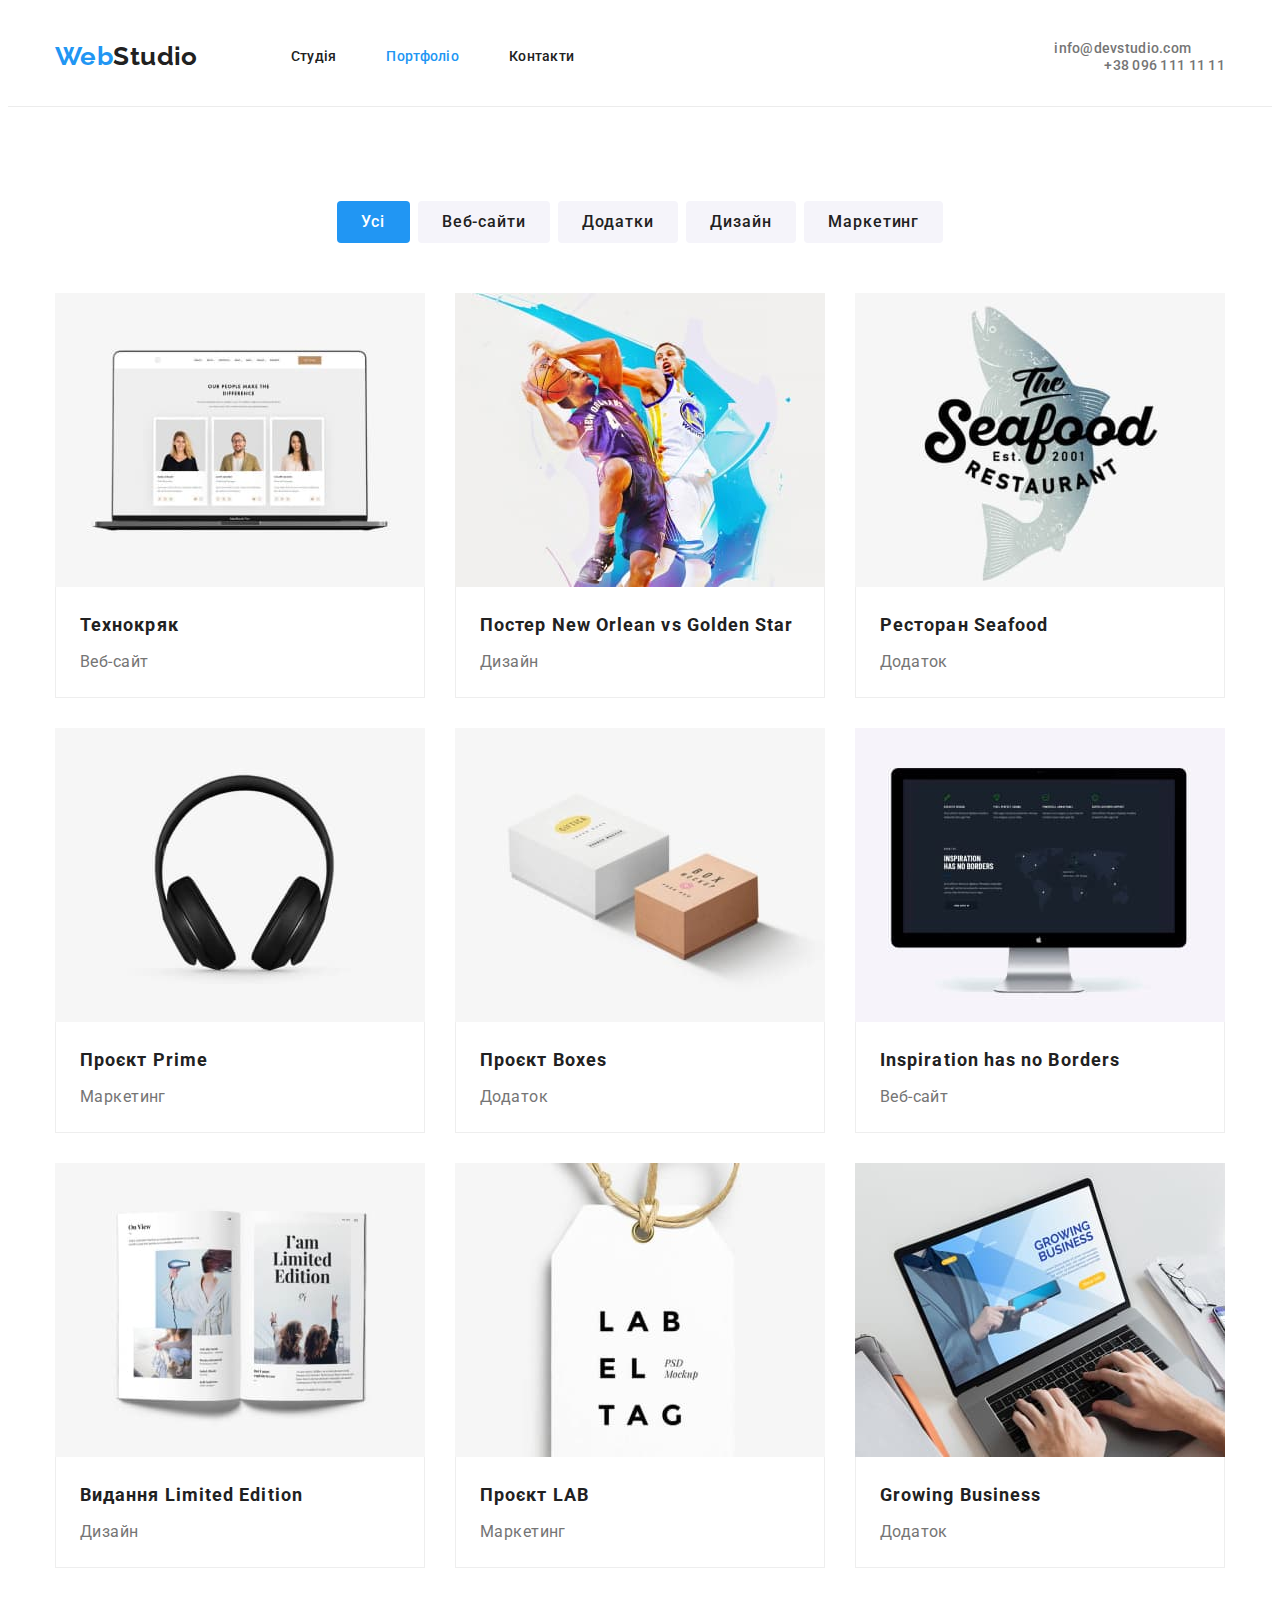
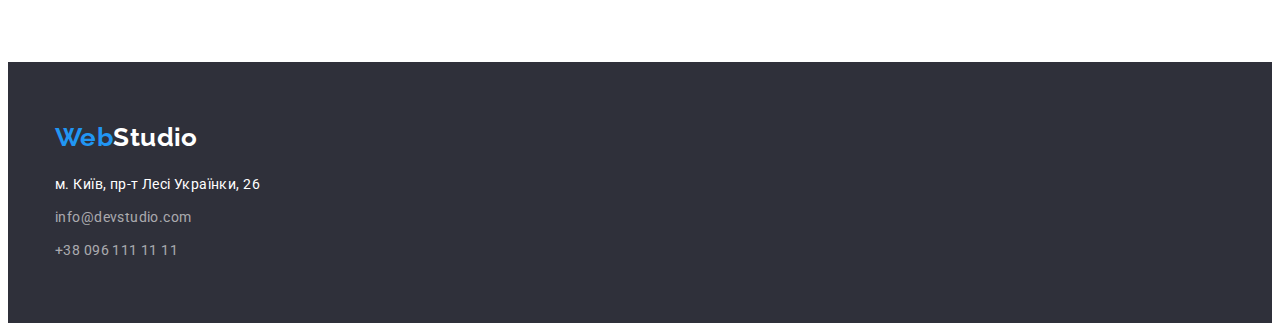
==== portfolio.html @ 87aa04cc "Update index.html portfolio.html styles.css images" ====
<!DOCTYPE html>
<html lang="uk">
  <head class="container">
    <meta charset="UTF-8" />
    <meta http-equiv="X-UA-Compatible" content="IE=edge" />
    <meta name="viewport" content="width=device-width, initial-scale=1.0" />
    <title>WebStudio-portfolio</title>
    <link
      href="https://fonts.googleapis.com/css2?family=Raleway:wght@700&family=Roboto:wght@400;500;700;900&display=swap"
      rel="stylesheet"
    />
    <link
      rel="stylesheet"
      href="https://cdnjs.cloudflare.com/ajax/libs/modern-normalize/1.1.0/modern-normalize.min.css"
      integrity="sha512-wpPYUAdjBVSE4KJnH1VR1HeZfpl1ub8YT/NKx4PuQ5NmX2tKuGu6U/JRp5y+Y8XG2tV+wKQpNHVUX03MfMFn9Q=="
      crossorigin="anonymous"
      referrerpolicy="no-referrer"
    />
    <link rel="stylesheet" href="./css/styles.css" />
  </head>
  <body>
    <!--Header-->
    <header class="page-header">
      <div class="container header-nav">
        <nav class="main-nav">
          <a href="/" class="logotype">Web<span class="accent">Studio</span></a>
          <ul class="site-nav list">
            <li class="item">
              <a href="./index.html" class="link">Студія</a>
            </li>
            <li class="item">
              <a href="./portfolio.html" class="link current">Портфоліо</a>
            </li>
            <li class="item">
              <a href="" class="link">Контакти</a>
            </li>
          </ul>
        </nav>
        <!--Mail+tel-->
        <div class="auth-nav">
          <ul class="auth-nav-li list">
            <li class="item">
              <a href="mailto:info@devstudio.com" class="link">info@devstudio.com</a>
            </li>
            <li class="item">
              <a href="tel:+380961111111" class="link">+38 096 111 11 11</a>
            </li>
          </ul>
        </div>
      </div>
    </header>
    <main>
      <section class="portfolio">
        <h1 hidden>Портфоліо</h1>
        <!--Buttons-->
        <div class="container">
          <ul class="filter list">
            <li class="item">
              <button type="button" class="button primary">Усі</button>
            </li>
            <li class="item">
              <button type="button" class="button secondary">Веб-сайти</button>
            </li>
            <li class="item">
              <button type="button" class="button secondary">Додатки</button>
            </li>
            <li class="item">
              <button type="button" class="button secondary">Дизайн</button>
            </li>
            <li class="item">
              <button type="button" class="button secondary">Маркетинг</button>
            </li>
          </ul>

          <!--Portfolio-->
          <ul class="project list">
            <li class="group">
              <a class="link" href="#">
                <img
                  class="image"
                  src="./images/portfolio/techno.jpg"
                  alt="Технокряк"
                  width="370"
                  height="294"
                />
                <div class="item">
                  <h2 class="title">Технокряк</h2>
                  <p class="post">Веб-сайт</p>
                </div>
              </a>
            </li>
            <li class="group">
              <a class="link" href="#">
                <img
                  class="image"
                  src="./images/portfolio/poster.jpg"
                  alt="Постер New Orlean vs Golden Star"
                  width="370"
                  height="294"
                />
                <div class="item">
                  <h2 class="title">Постер New Orlean vs Golden Star</h2>
                  <p class="post">Дизайн</p>
                </div>
              </a>
            </li>
            <li class="group">
              <a class="link" href="#">
                <img
                  class="image"
                  src="./images/portfolio/seafood.jpg"
                  alt="Ресторан Seafood"
                  width="370"
                  height="294"
                />
                <div class="item">
                  <h2 class="title">Ресторан Seafood</h2>
                  <p class="post">Додаток</p>
                </div>
              </a>
            </li>
            <li class="group">
              <a class="link" href="#">
                <img
                  class="image"
                  src="./images/portfolio/prime.jpg"
                  alt="Проєкт Prime"
                  width="370"
                  height="294"
                />
                <div class="item">
                  <h2 class="title">Проєкт Prime</h2>
                  <p class="post">Маркетинг</p>
                </div>
              </a>
            </li>
            <li class="group">
              <a class="link" href="#">
                <img
                  class="image"
                  src="./images/portfolio/boxes.jpg"
                  alt="Проєкт Boxes"
                  width="370"
                  height="294"
                />
                <div class="item">
                  <h2 class="title">Проєкт Boxes</h2>
                  <p class="post">Додаток</p>
                </div>
              </a>
            </li>
            <li class="group">
              <a class="link" href="#">
                <img
                  class="image"
                  src="./images/portfolio/inspiration.jpg"
                  alt="Inspiration has no Borders"
                  width="370"
                  height="294"
                />
                <div class="item">
                  <h2 class="title">Inspiration has no Borders</h2>
                  <p class="post">Веб-сайт</p>
                </div>
              </a>
            </li>
            <li class="group">
              <a class="link" href="#">
                <img
                  class="image"
                  src="./images/portfolio/limedition.jpg"
                  alt="Видання Limited Edition"
                  width="370"
                  height="294"
                />
                <div class="item">
                  <h2 class="title">Видання Limited Edition</h2>
                  <p class="post">Дизайн</p>
                </div>
              </a>
            </li>
            <li class="group">
              <a class="link" href="#">
                <img
                  class="image"
                  src="./images/portfolio/lab.jpg"
                  alt="Проєкт LAB"
                  width="370"
                  height="294"
                />
                <div class="item">
                  <h2 class="title">Проєкт LAB</h2>
                  <p class="post">Маркетинг</p>
                </div>
              </a>
            </li>
            <li class="group">
              <a class="link" href="#">
                <img
                  class="image"
                  src="./images/portfolio/growing.jpg"
                  alt="Growing Business"
                  width="370"
                  height="294"
                />
                <div class="item">
                  <h2 class="title">Growing Business</h2>
                  <p class="post">Додаток</p>
                </div>
              </a>
            </li>
          </ul>
        </div>
      </section>
    </main>
    <!--Contact Section-->
    <footer class="footer">
      <div class="container">
        <a href="/" class="logotype">Web<span class="studio">Studio</span></a>
        <address class="adress-nav">
          <ul class="contact list">
            <li class="item">
              <a
                href="https://goo.gl/maps/7zNhKzBeEA4Yudbg6"
                target="_blank"
                rel="noopener noreferrer nofollow"
                class="adres"
                >м. Київ, пр-т Лесі Українки, 26
              </a>
            </li>
            <li class="item">
              <a href="mailto:info@devstudio.com" class="link">info@devstudio.com</a>
            </li>
            <li class="item">
              <a href="tel:+380961111111" class="link">+38 096 111 11 11</a>
            </li>
          </ul>
        </address>
      </div>
    </footer>
  </body>
</html>
---- css/styles.css ----
/*Колір основного тексту #212121*/
/*Вторинний колір тексту #757575*/
/*Акцент #2196F3*/
/*HEDER and FOOTER #2F303A*/
/*Tel, mailto rgba(255, 255, 255, 0.6);*/
/*Основне тло background: ##FFFFFF*/
/*Додатковий колір кнопок #F5F4FA*/
/*Утиліта для скидання точок ненумерованого списку*/

:root {
  --text-color: #ffffff;
  --primary-text-color: #212121;
  --secondary-text-color: #757575;
  --accent-color: #2196f3;
  --primary-button-color: #f5f4fa;
  --background-color: #f5f4fa;
  --primary-background-color: #ffffff;
  --secondary-background-color: #2f303a;
  --border-color: #eeeeee;
}

html {
  box-sizing: border-box;
}

*,
*::before,
*::after {
  box-sizing: inherit;
}

h1,
h2,
h3,
h4,
h5,
h6,
ul,
p {
  margin: 0;
}

ul {
  padding-left: 0;
}

body {
  color: var(--primary-text-color);
  background-color: var(--primary-background-color);
  font-family: Roboto, sans-serif;
  font-size: 14px;
  letter-spacing: 0.03em;
}

.list {
  list-style: none;
  margin-top: 0;
  margin-bottom: auto;
}

/*Відмінюємо підкреслення для тегів*/
a,
adress {
  text-decoration: none;
}

/*Стиль logotype*/
.logotype {
  color: var(--accent-color);
  font-family: Raleway, sans-serif;
  font-weight: 700;
  font-size: 26px;
  line-height: 1.2;
  /*margin-left: 215px;*/
}

.accent {
  color: var(--primary-text-color);
  font-family: Raleway, sans-serif;
  font-weight: 700;
  font-size: 26px;
  line-height: 1.2;
}

.studio {
  color: var(--text-color);
  font-family: Raleway, sans-serif;
  font-weight: 700;
  font-size: 26px;
  line-height: 1.2;
}

/*Header*/
.page-header {
  /*background-color: #ccc;*/
  border-bottom: 1px solid #ECECEC;
}

.header-nav {
  display: flex;
  align-items: center;
}

.main-nav {
  display: flex;
  align-items: center;
  justify-content: center;
}

/* Site nav*/
.site-nav {
  display: flex;
  margin-left: 93px;
}

.site-nav .item {
  margin-right: 50px;
}

/*Очистити правий margin*/
/*Примінити тільки для останнього*/
.site-nav .item:last-child {
  margin-right: 0px;
}

/*Не приміняти до останнього елемента списку 
    .site-nav .item:not(:last-child) {
        margin-right: 50px;
    }
     Примінити до всіх крім першого
    .site-nav .item + .item {
        margin-left: 50px;
    }
    */

.site-nav .link {
  display: block;
  padding-top: 32px;
  padding-bottom: 32px;
  /*outline: 1px solid tomato;*/
  color: var(--primary-text-color);
  font-weight: 500;
  line-height: 1.14;
  letter-spacing: 0.02em;
}

.site-nav .link:hover,
.site-nav .link:focus {
  color: var(--accent-color);
}

/*составной селектор- фиксатор цвета ссылки*/
.site-nav .link.current {
  color: var(--accent-color);
}

/*Mail+tel*/
/*Auth-nav*/

.auth-nav {
  display: flex;
  padding-top: 32px;
  padding-bottom: 32px;
  margin-left: auto
}

.auth-nav .item+.item {
  margin-left: 50px;
}

.auth-nav .link {
  color: var(--secondary-text-color);
  font-weight: 500;
  line-height: 1.14;
  letter-spacing: 0.02em;
}

.auth-nav .link:hover,
.auth-nav .link:focus {
  color: var(--accent-color);
}

.icon-mail::before {
  display: inline-flex;
  content: "";
  outline: 1px solid red;
  width: 20px;
  height: 20px;
  margin-right: 10px;
  background-image: url(../images/heder/envelope.svg);
  background-position: right bottom;
  background-repeat: no-repeat;
}


/*Hero*/
.hero {
  height: 600px;
  max-width: 1600px;
  margin-left: auto;
  margin-right: auto;
  padding-top: 200px;
  padding-bottom: 200px;
  text-align: center;

  background-image: linear-gradient(to right, rgba(47, 48, 58, 0.4), rgba(47, 48, 58, 0.4)), url(../images/hero/hero.png);
  background-color: #C4C4C4;

}

.hero-title {
  margin-top: 0;
  margin-bottom: 30px;
  margin-left: auto;
  margin-right: auto;
  width: 696px;

  color: var(--text-color);
  font-weight: 900;
  font-size: 44px;
  line-height: 1.36;
  /*text-align: center;*/
  text-transform: uppercase;
  letter-spacing: 0.06em;
}


.general {
  padding-top: 94px;
  padding-bottom: 94px;
}

/*Specifics*/
.specifics {
  padding-top: 94px;
  padding-bottom: 94px;
}

.feature {
  display: flex;
  justify-content: center;
}

.feature .item {
  margin-right: 30px;
}

.feature .item::before {
  display: flex;
  content: "";
  height: 120px;
  border-radius: 4px;
  background-repeat: no-repeat;
  background-position: center;
  background-color: var(--primary-button-color);
  margin-bottom: 30px;
}

.item.icon-antenna::before {
  background-image: url(../images/feature/antenna.svg);
}

.item.icon-clock::before {
  background-image: url(../images/feature/clock.svg);
}

.item.icon-diagram::before {
  background-image: url(../images/feature/diagram.svg);
}

.item.icon-astronaut::before {
  background-image: url(../images/feature/astronaut.svg);
}

.feature .item:last-child {
  margin-right: 0px;
}

.feature .title {
  margin-top: 0;
  margin-bottom: 10px;

  color: var(--primary-text-color);
  font-weight: 700;
  line-height: 1.14;
  font-size: 14px;
  text-transform: uppercase;
}

.feature .post {
  margin-top: 0;
  margin-bottom: 0;

  color: var(--secondary-text-color);
  font-weight: 400;
  line-height: 1.71;
}

/*What do we do*/
.main-box {
  margin-bottom: 94px;
  padding-top: 0;
}

.box-list {
  display: flex;
  justify-content: space-between;
}

.section-title {
  margin-bottom: 50px;
  color: var(--primary-text-color);
  font-weight: 700;
  font-size: 36px;
  line-height: 1.16;
  text-align: center;
}

.image {
  display: block;
  max-width: 100%;
  height: auto;
}

/*Our team*/
.team {
  margin-top: 0;
  margin-bottom: 0;
  background-color: var(--background-color);
}

.team-card {
  display: flex;
  justify-content: space-between;
}

.team-card .item {
  background-color: var(--primary-background-color);
  box-shadow: 0px 1px 3px rgba(0, 0, 0, 0.12), 0px 1px 1px rgba(0, 0, 0, 0.14), 0px 2px 1px rgba(0, 0, 0, 0.2);
  border-radius: 0px 0px 4px 4px;
}

.team-title {
  margin-top: 0;
  margin-bottom: 50px;

  color: var(--primary-text-color);
  font-weight: 700;
  font-size: 36px;
  line-height: 1.16;
  text-align: center;
}

.team-card .title {
  margin-top: 30px;
  margin-bottom: 0px;

  color: var(--primary-text-color);
  font-weight: 500;
  font-size: 16px;
  line-height: 1.18;
  text-align: center;
}

.team-card .post {
  margin-top: 10px;
  margin-bottom: 16px;

  color: var(--secondary-text-color);
  font-weight: 400;
  font-size: 16px;
  line-height: 1.18;
  text-align: center;
}

.team-social {
  display: flex;
  height: 44px;
  width: 206px;
  justify-content: space-between;
  margin-bottom: 20px;
  margin-left: auto;
  margin-right: auto;
}

/*Кнопки nav для Portfolio*/
/*Buttons*/
.button {

  color: var(--primary-background-color);
  background-color: var(--accent-color);
  border-color: transparent;
  font-family: 'Roboto';
  font-weight: 700;
  font-size: 16px;
  line-height: 1.875;
  text-align: center;
  letter-spacing: 0.06em;
  border-radius: 4px;
  padding: 10px 32px;
  min-width: 216px;
}

.button.primary {
  color: var(--primary-background-color);
  background-color: var(--accent-color);
  border-color: transparent;
  font-family: 'Roboto';
  font-weight: 500;
  font-size: 16px;
  line-height: 1.625;
  text-align: center;
  min-width: 73px;
  padding: 6px 22px;
}

.button.secondary {
  color: var(--primary-text-color);
  background-color: var(--primary-button-color);
  border-color: transparent;
  font-family: 'Roboto';
  font-weight: 500;
  font-size: 16px;
  line-height: 1.625;
  text-align: center;
  min-width: 103px;
  padding: 6px 22px;
}

.button:active {
  background-color: #188CE8;
}

.button.primary:hover,
.button.primary:focus {
  color: var(--primary-text-color);
  background-color: var(--primary-button-color);
}

.button.secondary:hover,
.button.secondary:focus {
  color: var(--primary-background-color);
  background-color: var(--accent-color);
}

.filter {
  display: flex;
  justify-content: center;
}

.filter .item {
  margin-right: 8px;
}

.filter .item:last-child {
  margin-right: 0px;
}

/*Portfolio*/
.portfolio {
  padding-top: 94px;
  padding-bottom: 94px;
}

.project {
  display: flex;
  flex-wrap: wrap;
  gap: 30px;
  margin-top: 50px;
}

.group {
  flex-basis: calc((100% - 60px) / 3);

}

.project .link {
  display: block;
  background: #FFFFFF;
}

.project .link:hover {
  border: 1px solid #EEEEEE;
  box-shadow: 0px 1px 1px rgba(0, 0, 0, 0.12), 0px 4px 4px rgba(0, 0, 0, 0.06), 1px 4px 6px rgba(0, 0, 0, 0.16);
}

.project .item {
  padding: 20px 24px;
  border-left: 1px solid var(--border-color);
  border-right: 1px solid var(--border-color);
  border-bottom: 1px solid var(--border-color);
}

.project .title {
  margin-bottom: 4px;

  color: var(--primary-text-color);
  font-weight: 700;
  font-size: 18px;
  line-height: 2;
  letter-spacing: 0.06em;
}

.project .post {
  margin-top: 0;
  margin-bottom: 0;

  color: var(--secondary-text-color);
  font-weight: 400;
  font-size: 16px;
  line-height: 1.88;
}

/*Client*/
.client {
  padding-top: 94px;
}

.client-title {
  margin-top: 0;
  margin-bottom: 50px;
  font-weight: 700;
  font-size: 36px;
  line-height: 1.16;
  text-align: center;
  letter-spacing: 0.03em;
  color: #212121;
}

.client-card {
  display: flex;
  justify-content: space-between;
}

.client-card .logo {
  display: flex;
  width: 170px;
  height: 92px;
  border: 1px solid #AFB1B8;
  border-radius: 4px;
  align-items: center;
  justify-content: center;
}

.client-card .logo:hover {
  border-color: #2196F3;
}

.client-card .logo:hover svg {
  fill: #2196F3;
}

.client-card .logo-svg {
  width: 106px;
  height: 60px;
  fill: #afb1b8;
}

/*.item.icon-logo1 {
    background-image: url(../images/client/logo1.svg);
    }
.item.icon-logo2 {
    background-image: url(../images/client/logo2.svg);
}
.item.icon-logo3 {
    background-image: url(../images/client/logo3.svg);
}
.item.icon-logo4 {
    background-image: url(../images/client/Logo4.svg);
}
.item.icon-logo5 {
    background-image: url(../images/client/logo5.svg);
}
.item.icon-logo6 {
    background-image: url(../images/client/logo6.svg);
}*/


/*Footer*/
.footer {
  padding-top: 60px;
  padding-bottom: 60px;
  background-color: var(--secondary-background-color);
}

.contact {
  margin-top: 20px;
}

.contact .item {
  margin-bottom: 9px;
}

.contact .item:last-child {
  margin-bottom: 0px;
}

.contact .adres {
  color: var(--text-color);
  font-style: normal;
  font-weight: 400;
  line-height: 1.71;
}

.contact .link {
  color: rgba(255, 255, 255, 0.6);
  font-style: normal;
  font-weight: 400;
  line-height: 1.71;
}

/*Social link*/
.social-title {
  color: white;
  font-style: initial;
  margin-bottom: 20px;
}

.social {
  display: flex;
  height: 44px;
  width: 206px;
  justify-content: space-between;
}

.social.item {}

.ellips {
  display: flex;
  align-items: center;
  justify-content: center;
  height: 44px;
  width: 44px;
  background-color: rgba(255, 255, 255, 0.1);
  border-radius: 50%;
}

.ellips-svg {
  height: 20px;
  width: 20px;
  fill: var(--primary-background-color);
}

.ellips:hover {
  background-color: var(--accent-color);
}

.ellipse {
  display: flex;
  align-items: center;
  justify-content: center;
  height: 44px;
  width: 44px;
  background-color: var(--primary-background-color);
  border-radius: 50%;
}

.ellipse-svg {
  height: 20px;
  width: 20px;
  fill: #AFB1B8;
}

.ellipse:hover svg {
  fill: var(--primary-background-color);
}

.ellipse:hover {
  background-color: var(--accent-color);
}

/*Розмітка сторінки*/
.container {
  margin-left: auto;
  margin-right: auto;
  padding-left: 15px;
  padding-right: 15px;
  width: 1200px;
}

.container-footer {
  display: flex;
  align-items: baseline;
  width: 507px;
  justify-content: space-between;
}

.container-footer:last-child {
  margin-right: 0px;
}
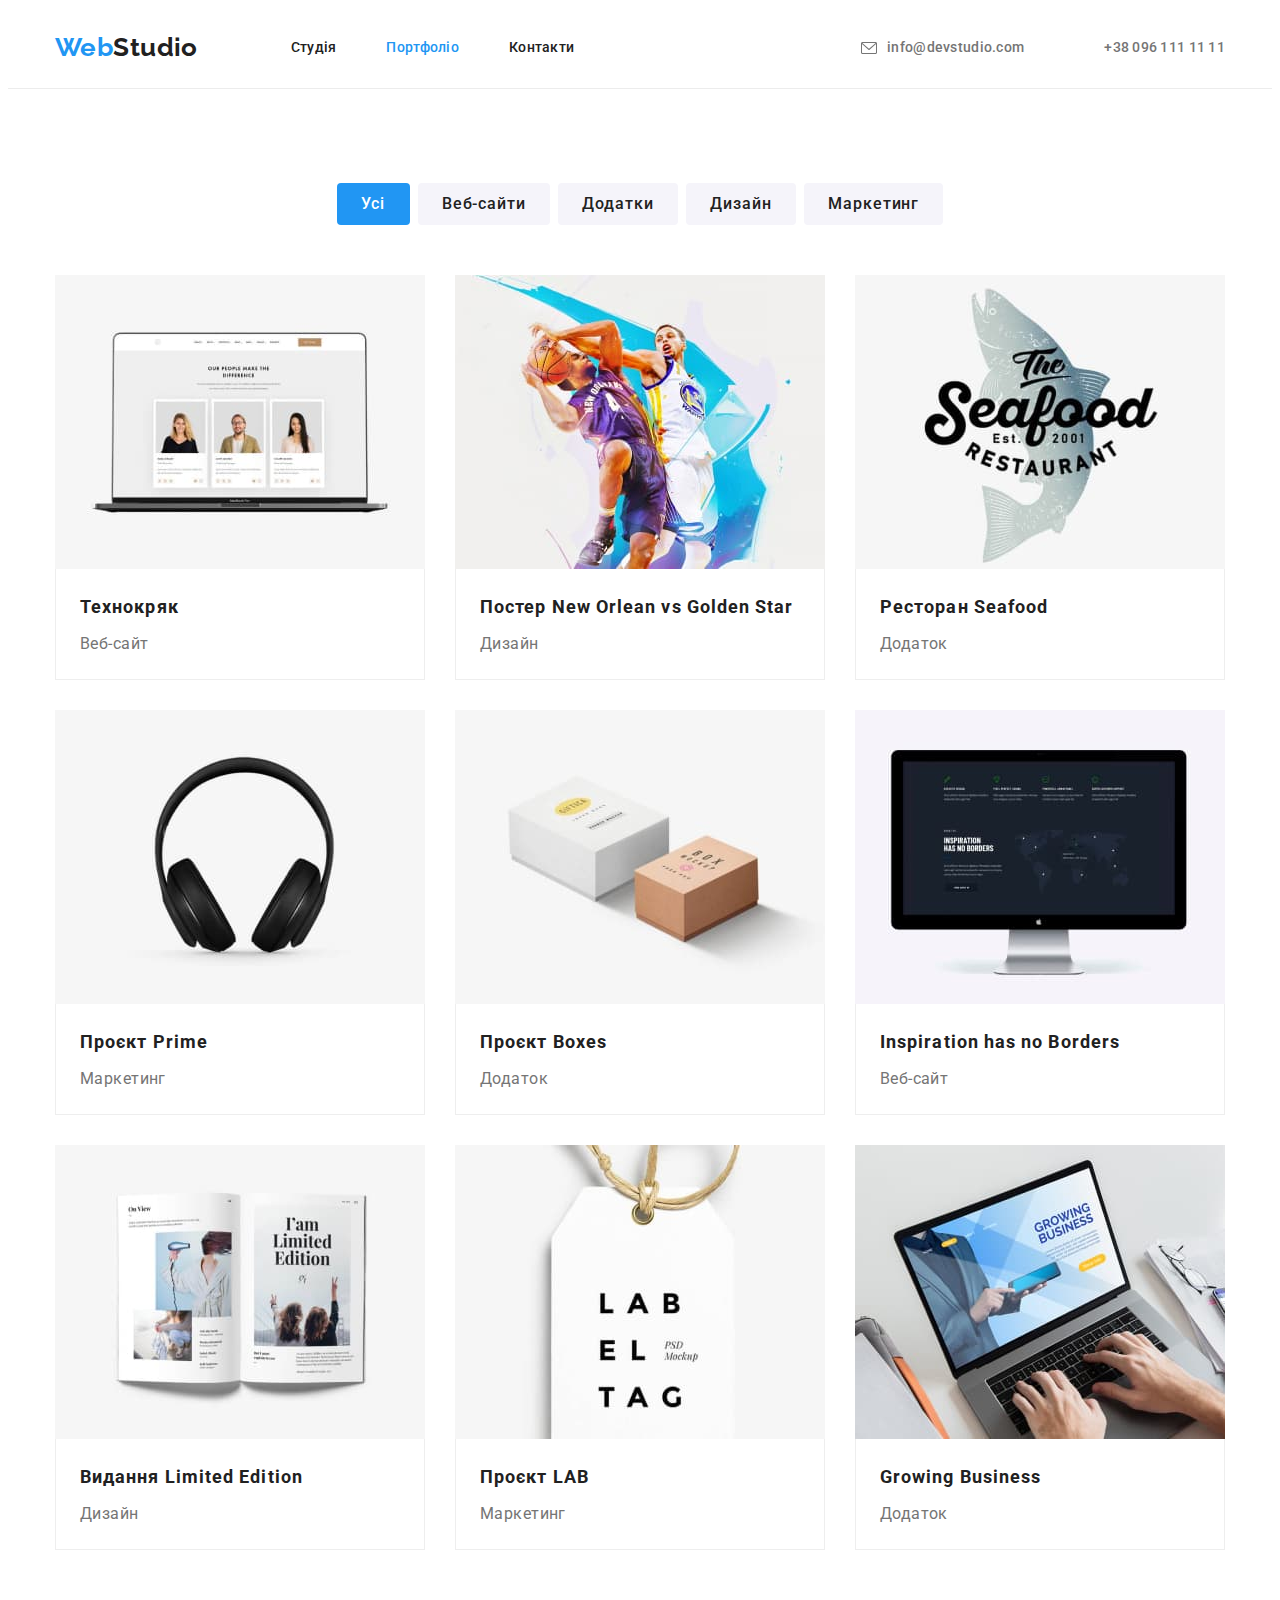
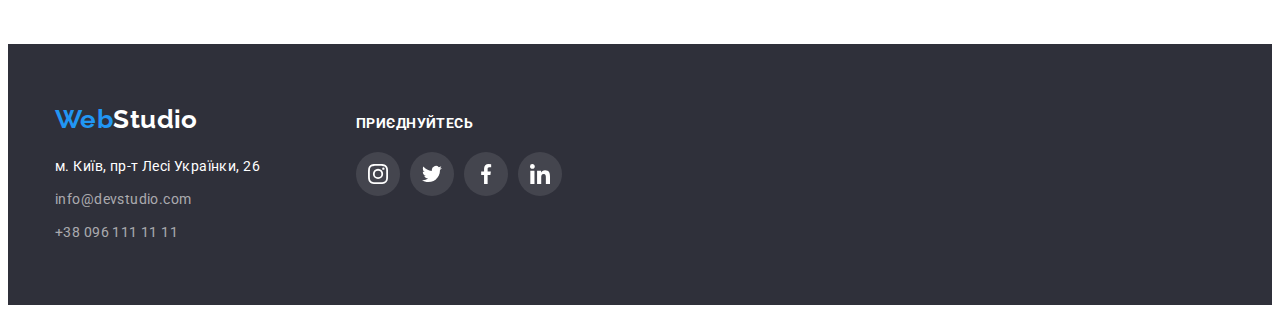
==== commit 1c5f49b0: "Update index.html portfolio.html styles.css icons.svg" ====
--- a/portfolio.html
+++ b/portfolio.html
@@ -36,17 +36,16 @@
             </li>
           </ul>
         </nav>
+
         <!--Mail+tel-->
-        <div class="auth-nav">
-          <ul class="auth-nav-li list">
-            <li class="item">
-              <a href="mailto:info@devstudio.com" class="link">info@devstudio.com</a>
-            </li>
-            <li class="item">
-              <a href="tel:+380961111111" class="link">+38 096 111 11 11</a>
-            </li>
-          </ul>
-        </div>
+        <ul class="auth-nav list">
+          <li class="item">
+            <a href="mailto:info@devstudio.com" class="icon-mail">info@devstudio.com</a>
+          </li>
+          <li class="item">
+            <a href="tel:+380961111111" class="icon-tel">+38 096 111 11 11</a>
+          </li>
+        </ul>
       </div>
     </header>
     <main>
@@ -213,29 +212,69 @@
         </div>
       </section>
     </main>
+    <!--Footer-->
     <!--Contact Section-->
     <footer class="footer">
       <div class="container">
-        <a href="/" class="logotype">Web<span class="studio">Studio</span></a>
-        <address class="adress-nav">
-          <ul class="contact list">
-            <li class="item">
-              <a
-                href="https://goo.gl/maps/7zNhKzBeEA4Yudbg6"
-                target="_blank"
-                rel="noopener noreferrer nofollow"
-                class="adres"
-                >м. Київ, пр-т Лесі Українки, 26
-              </a>
-            </li>
-            <li class="item">
-              <a href="mailto:info@devstudio.com" class="link">info@devstudio.com</a>
-            </li>
-            <li class="item">
-              <a href="tel:+380961111111" class="link">+38 096 111 11 11</a>
-            </li>
-          </ul>
-        </address>
+        <div class="container-footer">
+          <div class="footer-adres">
+            <a href="/" class="logotype">Web<span class="studio">Studio</span></a>
+            <address class="adress-nav">
+              <ul class="contact list">
+                <li class="item">
+                  <a
+                    href="https://goo.gl/maps/7zNhKzBeEA4Yudbg6"
+                    target="_blank"
+                    rel="noopener noreferrer nofollow"
+                    class="adres"
+                    >м. Київ, пр-т Лесі Українки, 26
+                  </a>
+                </li>
+                <li class="item">
+                  <a href="mailto:info@devstudio.com" class="link">info@devstudio.com</a>
+                </li>
+                <li class="item">
+                  <a href="tel:+380961111111" class="link">+38 096 111 11 11</a>
+                </li>
+              </ul>
+            </address>
+          </div>
+
+          <!--Social link-->
+          <div class="footer-social">
+            <p class="social-title">приєднуйтесь</p>
+            <ul class="social list">
+              <li class="item">
+                <a href="#" class="ellips">
+                  <svg class="ellips-svg">
+                    <use href="./images/icons.svg#instagram"></use>
+                  </svg>
+                </a>
+              </li>
+              <li class="item">
+                <a href="#" class="ellips">
+                  <svg class="ellips-svg">
+                    <use href="./images/icons.svg#twitter"></use>
+                  </svg>
+                </a>
+              </li>
+              <li class="item">
+                <a href="#" class="ellips">
+                  <svg class="ellips-svg">
+                    <use href="./images/icons.svg#facebook"></use>
+                  </svg>
+                </a>
+              </li>
+              <li class="item">
+                <a href="#" class="ellips">
+                  <svg class="ellips-svg">
+                    <use href="./images/icons.svg#linkedin"></use>
+                  </svg>
+                </a>
+              </li>
+            </ul>
+          </div>
+        </div>
       </div>
     </footer>
   </body>
--- a/css/styles.css
+++ b/css/styles.css
@@ -168,30 +168,55 @@
   margin-left: 50px;
 }
 
-.auth-nav .link {
+.auth-nav .icon-mail {
+  display: flex;
+  height: 16px;
   color: var(--secondary-text-color);
   font-weight: 500;
   line-height: 1.14;
   letter-spacing: 0.02em;
 }
 
-.auth-nav .link:hover,
-.auth-nav .link:focus {
+.auth-nav .icon-tel {
+  display: flex;
+  height: 16px;
+  color: var(--secondary-text-color);
+  font-weight: 500;
+  line-height: 1.14;
+  letter-spacing: 0.02em;
+}
+
+.icon-mail:hover,
+.icon-mail:focus {
   color: var(--accent-color);
 }
 
+.icon-tel:hover,
+.icon-tel:focus {
+  color: var(--accent-color);
+}
+
 .icon-mail::before {
-  display: inline-flex;
+  display: flex;
   content: "";
-  outline: 1px solid red;
   width: 20px;
-  height: 20px;
+  height: 16px;
   margin-right: 10px;
   background-image: url(../images/heder/envelope.svg);
-  background-position: right bottom;
+  background-position: right center;
   background-repeat: no-repeat;
 }
 
+.icon-tel::before {
+  display: flex;
+  content: "";
+  width: 20px;
+  height: 16px;
+  margin-right: 10px;
+  background-image: url(../images/heder/envelope.jpg);
+  background-position: right center;
+  background-repeat: no-repeat;
+}
 
 /*Hero*/
 .hero {
@@ -202,7 +227,6 @@
   padding-top: 200px;
   padding-bottom: 200px;
   text-align: center;
-
   background-image: linear-gradient(to right, rgba(47, 48, 58, 0.4), rgba(47, 48, 58, 0.4)), url(../images/hero/hero.png);
   background-color: #C4C4C4;
 
@@ -223,7 +247,6 @@
   text-transform: uppercase;
   letter-spacing: 0.06em;
 }
-
 
 .general {
   padding-top: 94px;
@@ -429,18 +452,21 @@
 
 .button:active {
   background-color: #188CE8;
+  box-shadow: 0px 3px 1px rgba(0, 0, 0, 0.1), 0px 1px 2px rgba(0, 0, 0, 0.08), 0px 2px 2px rgba(0, 0, 0, 0.12);
 }
 
 .button.primary:hover,
 .button.primary:focus {
   color: var(--primary-text-color);
   background-color: var(--primary-button-color);
+  box-shadow: 0px 3px 1px rgba(0, 0, 0, 0.1), 0px 1px 2px rgba(0, 0, 0, 0.08), 0px 2px 2px rgba(0, 0, 0, 0.12);
 }
 
 .button.secondary:hover,
 .button.secondary:focus {
   color: var(--primary-background-color);
   background-color: var(--accent-color);
+  box-shadow: 0px 3px 1px rgba(0, 0, 0, 0.1), 0px 1px 2px rgba(0, 0, 0, 0.08), 0px 2px 2px rgba(0, 0, 0, 0.12);
 }
 
 .filter {
@@ -476,10 +502,11 @@
 
 .project .link {
   display: block;
-  background: #FFFFFF;
-}
-
-.project .link:hover {
+  background: var(--primary-background-color);
+}
+
+.project .link:hover,
+.project .link:focus {
   border: 1px solid #EEEEEE;
   box-shadow: 0px 1px 1px rgba(0, 0, 0, 0.12), 0px 4px 4px rgba(0, 0, 0, 0.06), 1px 4px 6px rgba(0, 0, 0, 0.16);
 }
@@ -524,7 +551,7 @@
   line-height: 1.16;
   text-align: center;
   letter-spacing: 0.03em;
-  color: #212121;
+  color: var(--primary-text-color);
 }
 
 .client-card {
@@ -542,12 +569,9 @@
   justify-content: center;
 }
 
-.client-card .logo:hover {
-  border-color: #2196F3;
-}
-
-.client-card .logo:hover svg {
-  fill: #2196F3;
+.client-card .logo:hover,
+.client-card .logo:focus {
+  border-color: var(--accent-color);
 }
 
 .client-card .logo-svg {
@@ -556,25 +580,10 @@
   fill: #afb1b8;
 }
 
-/*.item.icon-logo1 {
-    background-image: url(../images/client/logo1.svg);
-    }
-.item.icon-logo2 {
-    background-image: url(../images/client/logo2.svg);
-}
-.item.icon-logo3 {
-    background-image: url(../images/client/logo3.svg);
-}
-.item.icon-logo4 {
-    background-image: url(../images/client/Logo4.svg);
-}
-.item.icon-logo5 {
-    background-image: url(../images/client/logo5.svg);
-}
-.item.icon-logo6 {
-    background-image: url(../images/client/logo6.svg);
-}*/
-
+.client-card .logo:hover svg,
+.client-card .logo:focus svg {
+  fill: var(--accent-color);
+}
 
 /*Footer*/
 .footer {
@@ -611,9 +620,12 @@
 
 /*Social link*/
 .social-title {
-  color: white;
-  font-style: initial;
+  color: var(--primary-background-color);
   margin-bottom: 20px;
+  text-transform: uppercase;
+  font-weight: 700;
+  line-height: 1.14;
+  letter-spacing: 0.03em;
 }
 
 .social {
@@ -622,8 +634,6 @@
   width: 206px;
   justify-content: space-between;
 }
-
-.social.item {}
 
 .ellips {
   display: flex;
@@ -641,8 +651,14 @@
   fill: var(--primary-background-color);
 }
 
-.ellips:hover {
+.ellips:hover,
+.ellips:focus {
   background-color: var(--accent-color);
+}
+
+.ellips:hover svg,
+.ellips:focus svg {
+  fill: var(--primary-background-color);
 }
 
 .ellipse {
@@ -661,13 +677,16 @@
   fill: #AFB1B8;
 }
 
-.ellipse:hover svg {
+.ellipse:hover,
+.ellipse:focus {
+  background-color: var(--accent-color);
+}
+
+.ellipse:hover svg,
+.ellipse:focus svg {
   fill: var(--primary-background-color);
 }
 
-.ellipse:hover {
-  background-color: var(--accent-color);
-}
 
 /*Розмітка сторінки*/
 .container {
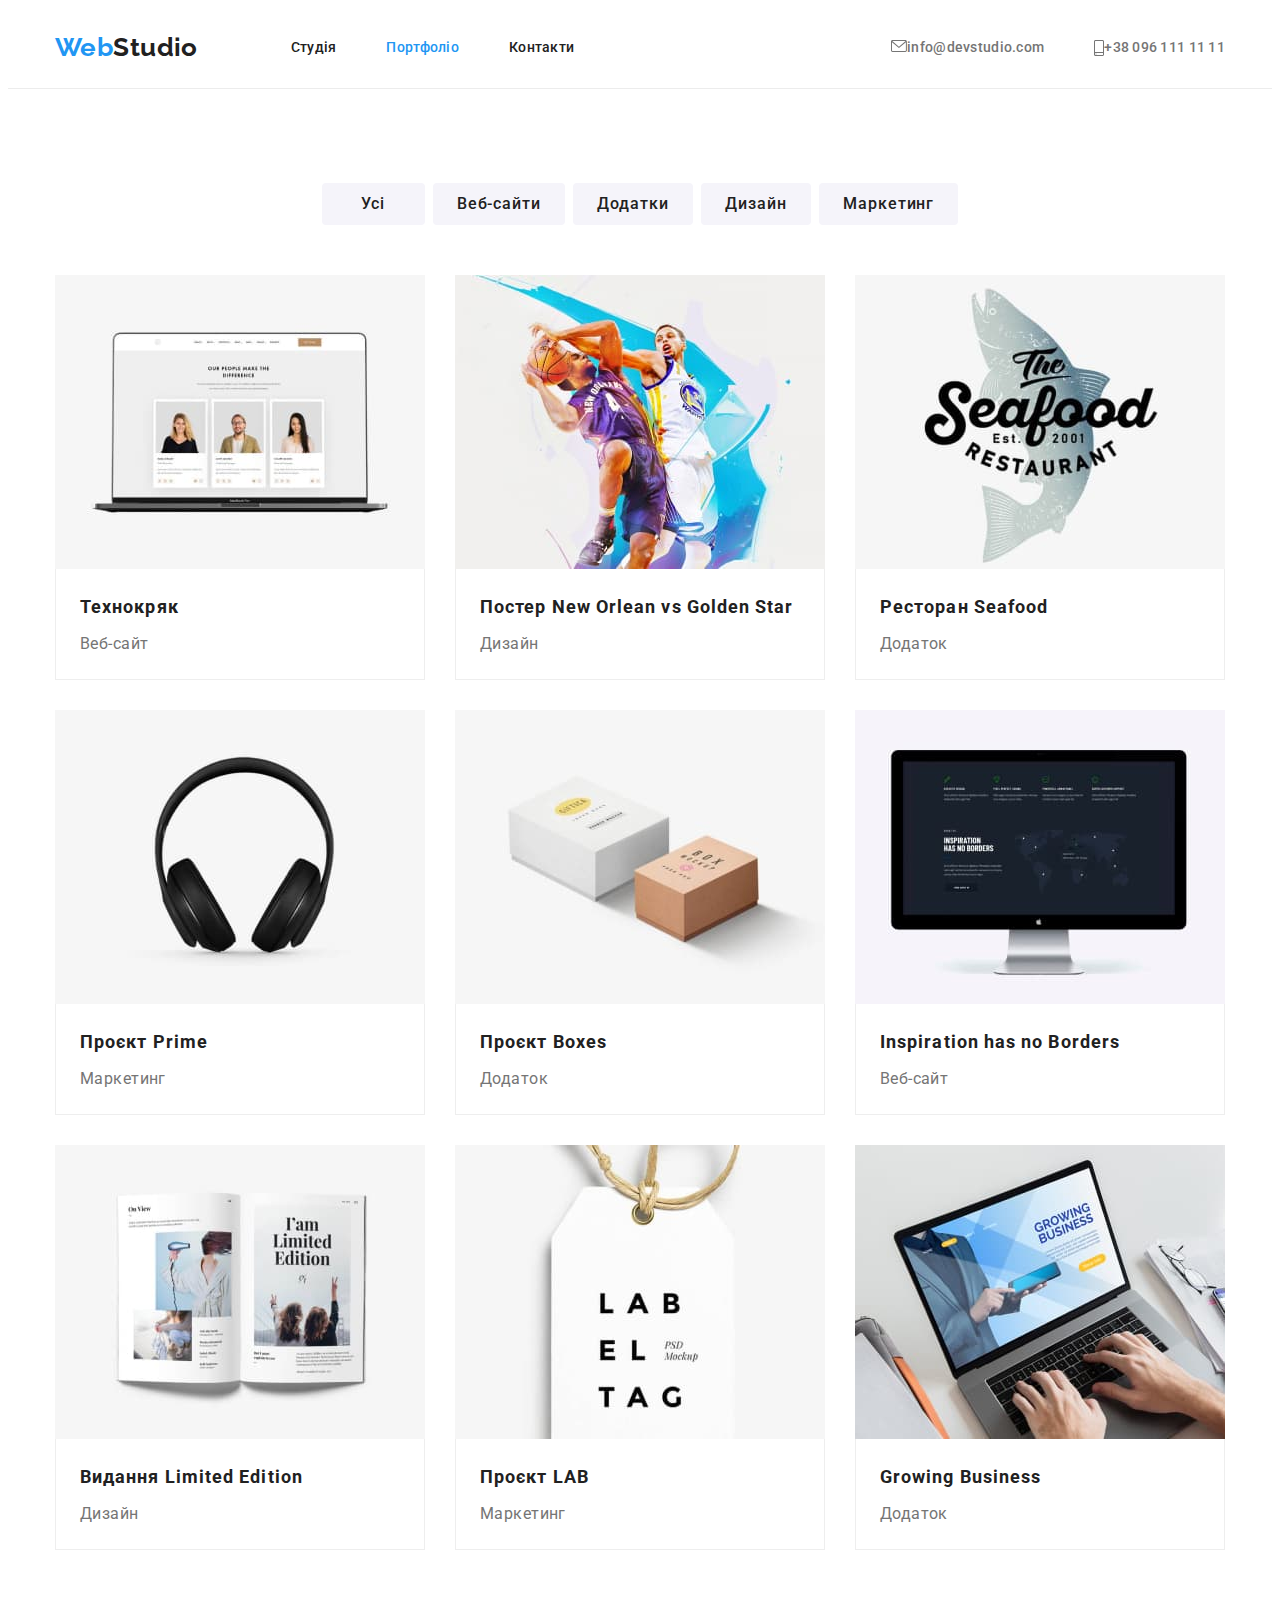
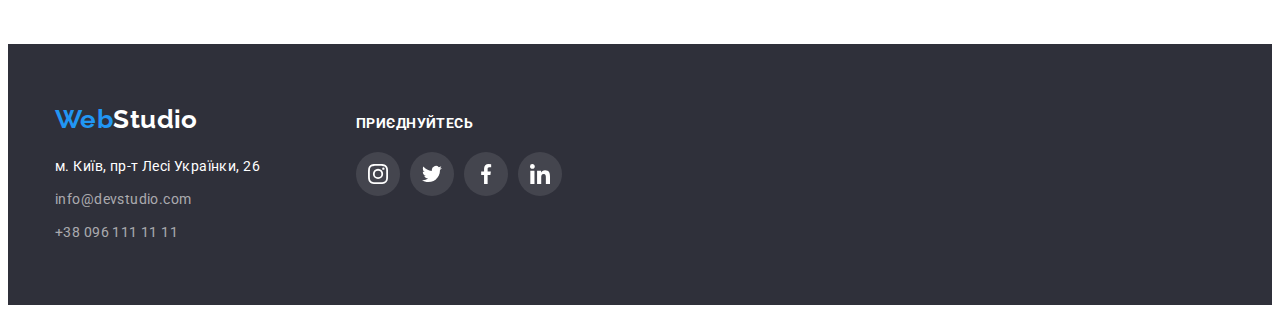
==== commit f4674368: "Update index.html portfolio.html styles.css" ====
--- a/portfolio.html
+++ b/portfolio.html
@@ -40,10 +40,18 @@
         <!--Mail+tel-->
         <ul class="auth-nav list">
           <li class="item">
-            <a href="mailto:info@devstudio.com" class="icon-mail">info@devstudio.com</a>
+            <a href="mailto:info@devstudio.com" class="mail">
+              <svg class="mail-svg" height="12px" width="16px">
+                <use href="./images/icons.svg#envelope"></use></svg
+              >info@devstudio.com
+            </a>
           </li>
           <li class="item">
-            <a href="tel:+380961111111" class="icon-tel">+38 096 111 11 11</a>
+            <a href="tel:+380961111111" class="tel">
+              <svg class="tel-svg" height="16px" width="10px">
+                <use href="./images/icons.svg#smartphone"></use></svg
+              >+38 096 111 11 11
+            </a>
           </li>
         </ul>
       </div>
@@ -55,7 +63,7 @@
         <div class="container">
           <ul class="filter list">
             <li class="item">
-              <button type="button" class="button primary">Усі</button>
+              <button type="button" class="button secondary">Усі</button>
             </li>
             <li class="item">
               <button type="button" class="button secondary">Веб-сайти</button>
--- a/css/styles.css
+++ b/css/styles.css
@@ -93,7 +93,7 @@
 /*Header*/
 .page-header {
   /*background-color: #ccc;*/
-  border-bottom: 1px solid #ECECEC;
+  border-bottom: 1px solid #ececec;
 }
 
 .header-nav {
@@ -161,14 +161,14 @@
   display: flex;
   padding-top: 32px;
   padding-bottom: 32px;
-  margin-left: auto
-}
-
-.auth-nav .item+.item {
+  margin-left: auto;
+}
+
+.auth-nav .item + .item {
   margin-left: 50px;
 }
 
-.auth-nav .icon-mail {
+.auth-nav .mail {
   display: flex;
   height: 16px;
   color: var(--secondary-text-color);
@@ -177,7 +177,36 @@
   letter-spacing: 0.02em;
 }
 
-.auth-nav .icon-tel {
+.mail:hover,
+.mail:focus {
+  color: var(--accent-color);
+}
+
+.mail:hover svg,
+.mail:focus svg {
+  fill: var(--accent-color);
+}
+
+.mail {
+  display: flex;
+}
+
+.mail-svg {
+  height: 12px;
+  width: 16px;
+  fill: var(--secondary-text-color);
+}
+
+.mail:hover svg,
+.mail:focus svg {
+  fill: var(--accent-color);
+}
+
+.mail {
+  display: flex;
+}
+
+.auth-nav .tel {
   display: flex;
   height: 16px;
   color: var(--secondary-text-color);
@@ -186,36 +215,20 @@
   letter-spacing: 0.02em;
 }
 
-.icon-mail:hover,
-.icon-mail:focus {
+.tel-svg {
+  height: 16px;
+  width: 10px;
+  fill: var(--secondary-text-color);
+}
+
+.tel:hover,
+.tel:focus {
   color: var(--accent-color);
 }
 
-.icon-tel:hover,
-.icon-tel:focus {
-  color: var(--accent-color);
-}
-
-.icon-mail::before {
-  display: flex;
-  content: "";
-  width: 20px;
-  height: 16px;
-  margin-right: 10px;
-  background-image: url(../images/heder/envelope.svg);
-  background-position: right center;
-  background-repeat: no-repeat;
-}
-
-.icon-tel::before {
-  display: flex;
-  content: "";
-  width: 20px;
-  height: 16px;
-  margin-right: 10px;
-  background-image: url(../images/heder/envelope.jpg);
-  background-position: right center;
-  background-repeat: no-repeat;
+.tel:hover svg,
+.tel:focus svg {
+  fill: var(--accent-color);
 }
 
 /*Hero*/
@@ -227,9 +240,9 @@
   padding-top: 200px;
   padding-bottom: 200px;
   text-align: center;
-  background-image: linear-gradient(to right, rgba(47, 48, 58, 0.4), rgba(47, 48, 58, 0.4)), url(../images/hero/hero.png);
-  background-color: #C4C4C4;
-
+  background-image: linear-gradient(to right, rgba(47, 48, 58, 0.4), rgba(47, 48, 58, 0.4)),
+    url(../images/hero/hero.png);
+  background-color: #c4c4c4;
 }
 
 .hero-title {
@@ -270,7 +283,7 @@
 
 .feature .item::before {
   display: flex;
-  content: "";
+  content: '';
   height: 120px;
   border-radius: 4px;
   background-repeat: no-repeat;
@@ -359,7 +372,8 @@
 
 .team-card .item {
   background-color: var(--primary-background-color);
-  box-shadow: 0px 1px 3px rgba(0, 0, 0, 0.12), 0px 1px 1px rgba(0, 0, 0, 0.14), 0px 2px 1px rgba(0, 0, 0, 0.2);
+  box-shadow: 0px 1px 3px rgba(0, 0, 0, 0.12), 0px 1px 1px rgba(0, 0, 0, 0.14),
+    0px 2px 1px rgba(0, 0, 0, 0.2);
   border-radius: 0px 0px 4px 4px;
 }
 
@@ -409,7 +423,6 @@
 /*Кнопки nav для Portfolio*/
 /*Buttons*/
 .button {
-
   color: var(--primary-background-color);
   background-color: var(--accent-color);
   border-color: transparent;
@@ -451,22 +464,25 @@
 }
 
 .button:active {
-  background-color: #188CE8;
-  box-shadow: 0px 3px 1px rgba(0, 0, 0, 0.1), 0px 1px 2px rgba(0, 0, 0, 0.08), 0px 2px 2px rgba(0, 0, 0, 0.12);
+  background-color: #188ce8;
+  box-shadow: 0px 3px 1px rgba(0, 0, 0, 0.1), 0px 1px 2px rgba(0, 0, 0, 0.08),
+    0px 2px 2px rgba(0, 0, 0, 0.12);
 }
 
 .button.primary:hover,
 .button.primary:focus {
   color: var(--primary-text-color);
   background-color: var(--primary-button-color);
-  box-shadow: 0px 3px 1px rgba(0, 0, 0, 0.1), 0px 1px 2px rgba(0, 0, 0, 0.08), 0px 2px 2px rgba(0, 0, 0, 0.12);
+  box-shadow: 0px 3px 1px rgba(0, 0, 0, 0.1), 0px 1px 2px rgba(0, 0, 0, 0.08),
+    0px 2px 2px rgba(0, 0, 0, 0.12);
 }
 
 .button.secondary:hover,
 .button.secondary:focus {
   color: var(--primary-background-color);
   background-color: var(--accent-color);
-  box-shadow: 0px 3px 1px rgba(0, 0, 0, 0.1), 0px 1px 2px rgba(0, 0, 0, 0.08), 0px 2px 2px rgba(0, 0, 0, 0.12);
+  box-shadow: 0px 3px 1px rgba(0, 0, 0, 0.1), 0px 1px 2px rgba(0, 0, 0, 0.08),
+    0px 2px 2px rgba(0, 0, 0, 0.12);
 }
 
 .filter {
@@ -497,18 +513,18 @@
 
 .group {
   flex-basis: calc((100% - 60px) / 3);
-
 }
 
 .project .link {
   display: block;
-  background: var(--primary-background-color);
+  background: #ffffff;
 }
 
 .project .link:hover,
 .project .link:focus {
-  border: 1px solid #EEEEEE;
-  box-shadow: 0px 1px 1px rgba(0, 0, 0, 0.12), 0px 4px 4px rgba(0, 0, 0, 0.06), 1px 4px 6px rgba(0, 0, 0, 0.16);
+  border: 1px solid #eeeeee;
+  box-shadow: 0px 1px 1px rgba(0, 0, 0, 0.12), 0px 4px 4px rgba(0, 0, 0, 0.06),
+    1px 4px 6px rgba(0, 0, 0, 0.16);
 }
 
 .project .item {
@@ -551,7 +567,7 @@
   line-height: 1.16;
   text-align: center;
   letter-spacing: 0.03em;
-  color: var(--primary-text-color);
+  color: #212121;
 }
 
 .client-card {
@@ -563,7 +579,7 @@
   display: flex;
   width: 170px;
   height: 92px;
-  border: 1px solid #AFB1B8;
+  border: 1px solid #afb1b8;
   border-radius: 4px;
   align-items: center;
   justify-content: center;
@@ -571,7 +587,7 @@
 
 .client-card .logo:hover,
 .client-card .logo:focus {
-  border-color: var(--accent-color);
+  border-color: #2196f3;
 }
 
 .client-card .logo-svg {
@@ -582,7 +598,7 @@
 
 .client-card .logo:hover svg,
 .client-card .logo:focus svg {
-  fill: var(--accent-color);
+  fill: #2196f3;
 }
 
 /*Footer*/
@@ -674,7 +690,7 @@
 .ellipse-svg {
   height: 20px;
   width: 20px;
-  fill: #AFB1B8;
+  fill: #afb1b8;
 }
 
 .ellipse:hover,
@@ -686,7 +702,6 @@
 .ellipse:focus svg {
   fill: var(--primary-background-color);
 }
-
 
 /*Розмітка сторінки*/
 .container {
@@ -706,4 +721,4 @@
 
 .container-footer:last-child {
   margin-right: 0px;
-}+}
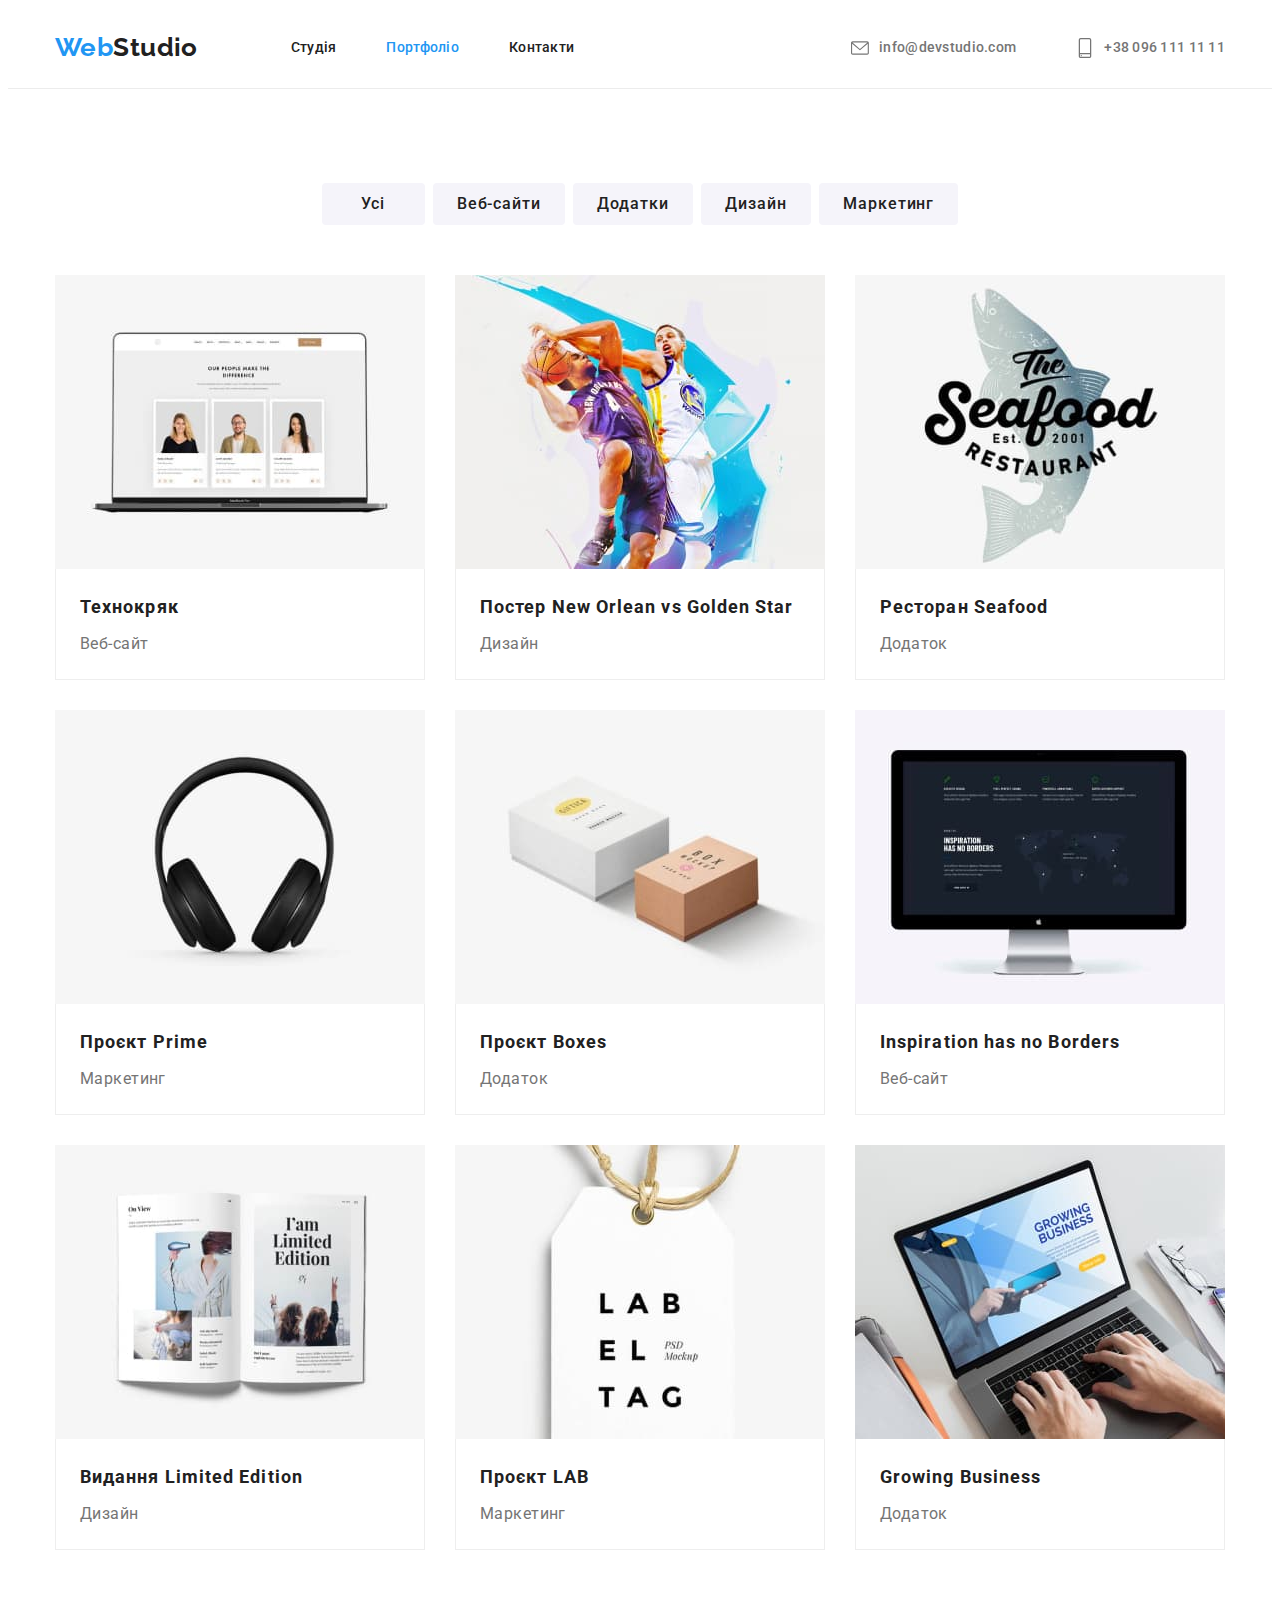
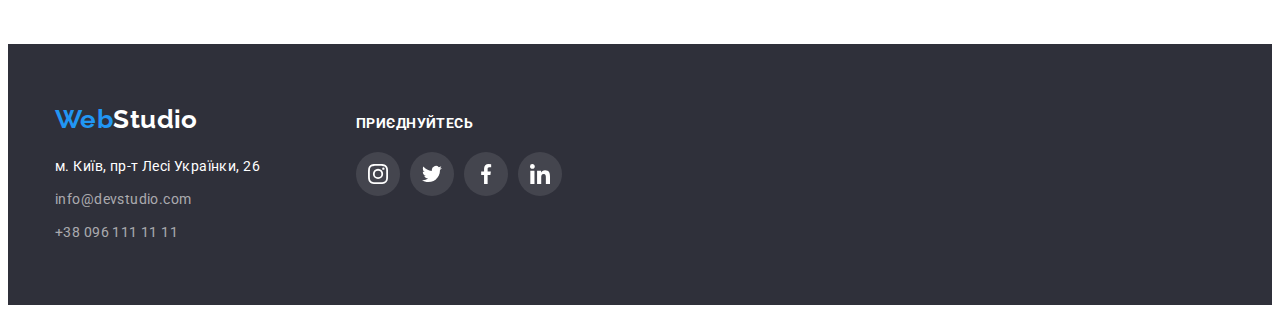
==== commit 92308aa2: "Update index.html portfolio.html styles.css" ====
--- a/portfolio.html
+++ b/portfolio.html
@@ -41,14 +41,14 @@
         <ul class="auth-nav list">
           <li class="item">
             <a href="mailto:info@devstudio.com" class="mail">
-              <svg class="mail-svg" height="12px" width="16px">
+              <svg class="mail-svg" height="12" width="16">
                 <use href="./images/icons.svg#envelope"></use></svg
               >info@devstudio.com
             </a>
           </li>
           <li class="item">
             <a href="tel:+380961111111" class="tel">
-              <svg class="tel-svg" height="16px" width="10px">
+              <svg class="tel-svg" height="16" width="10">
                 <use href="./images/icons.svg#smartphone"></use></svg
               >+38 096 111 11 11
             </a>
--- a/css/styles.css
+++ b/css/styles.css
@@ -92,8 +92,7 @@
 
 /*Header*/
 .page-header {
-  /*background-color: #ccc;*/
-  border-bottom: 1px solid #ececec;
+ border-bottom: 1px solid #ececec;
 }
 
 .header-nav {
@@ -117,27 +116,14 @@
   margin-right: 50px;
 }
 
-/*Очистити правий margin*/
-/*Примінити тільки для останнього*/
 .site-nav .item:last-child {
   margin-right: 0px;
 }
-
-/*Не приміняти до останнього елемента списку 
-    .site-nav .item:not(:last-child) {
-        margin-right: 50px;
-    }
-     Примінити до всіх крім першого
-    .site-nav .item + .item {
-        margin-left: 50px;
-    }
-    */
 
 .site-nav .link {
   display: block;
   padding-top: 32px;
   padding-bottom: 32px;
-  /*outline: 1px solid tomato;*/
   color: var(--primary-text-color);
   font-weight: 500;
   line-height: 1.14;
@@ -149,7 +135,6 @@
   color: var(--accent-color);
 }
 
-/*составной селектор- фиксатор цвета ссылки*/
 .site-nav .link.current {
   color: var(--accent-color);
 }
@@ -162,6 +147,7 @@
   padding-top: 32px;
   padding-bottom: 32px;
   margin-left: auto;
+  align-items: center;
 }
 
 .auth-nav .item + .item {
@@ -175,6 +161,7 @@
   font-weight: 500;
   line-height: 1.14;
   letter-spacing: 0.02em;
+  align-items: center;
 }
 
 .mail:hover,
@@ -192,9 +179,11 @@
 }
 
 .mail-svg {
-  height: 12px;
-  width: 16px;
   fill: var(--secondary-text-color);
+  margin-right: 10px;
+  width: 18px;
+  height: 20px;
+  padding: 0;
 }
 
 .mail:hover svg,
@@ -203,7 +192,8 @@
 }
 
 .mail {
-  display: flex;
+  display: inline-flex;
+  margin-right: 10px;
 }
 
 .auth-nav .tel {
@@ -213,11 +203,14 @@
   font-weight: 500;
   line-height: 1.14;
   letter-spacing: 0.02em;
+  align-items: center;
 }
 
 .tel-svg {
-  height: 16px;
-  width: 10px;
+  margin-right: 10px;
+  width: 18px;
+  height: 20px;
+  padding: 0;
   fill: var(--secondary-text-color);
 }
 
@@ -420,7 +413,6 @@
   margin-right: auto;
 }
 
-/*Кнопки nav для Portfolio*/
 /*Buttons*/
 .button {
   color: var(--primary-background-color);
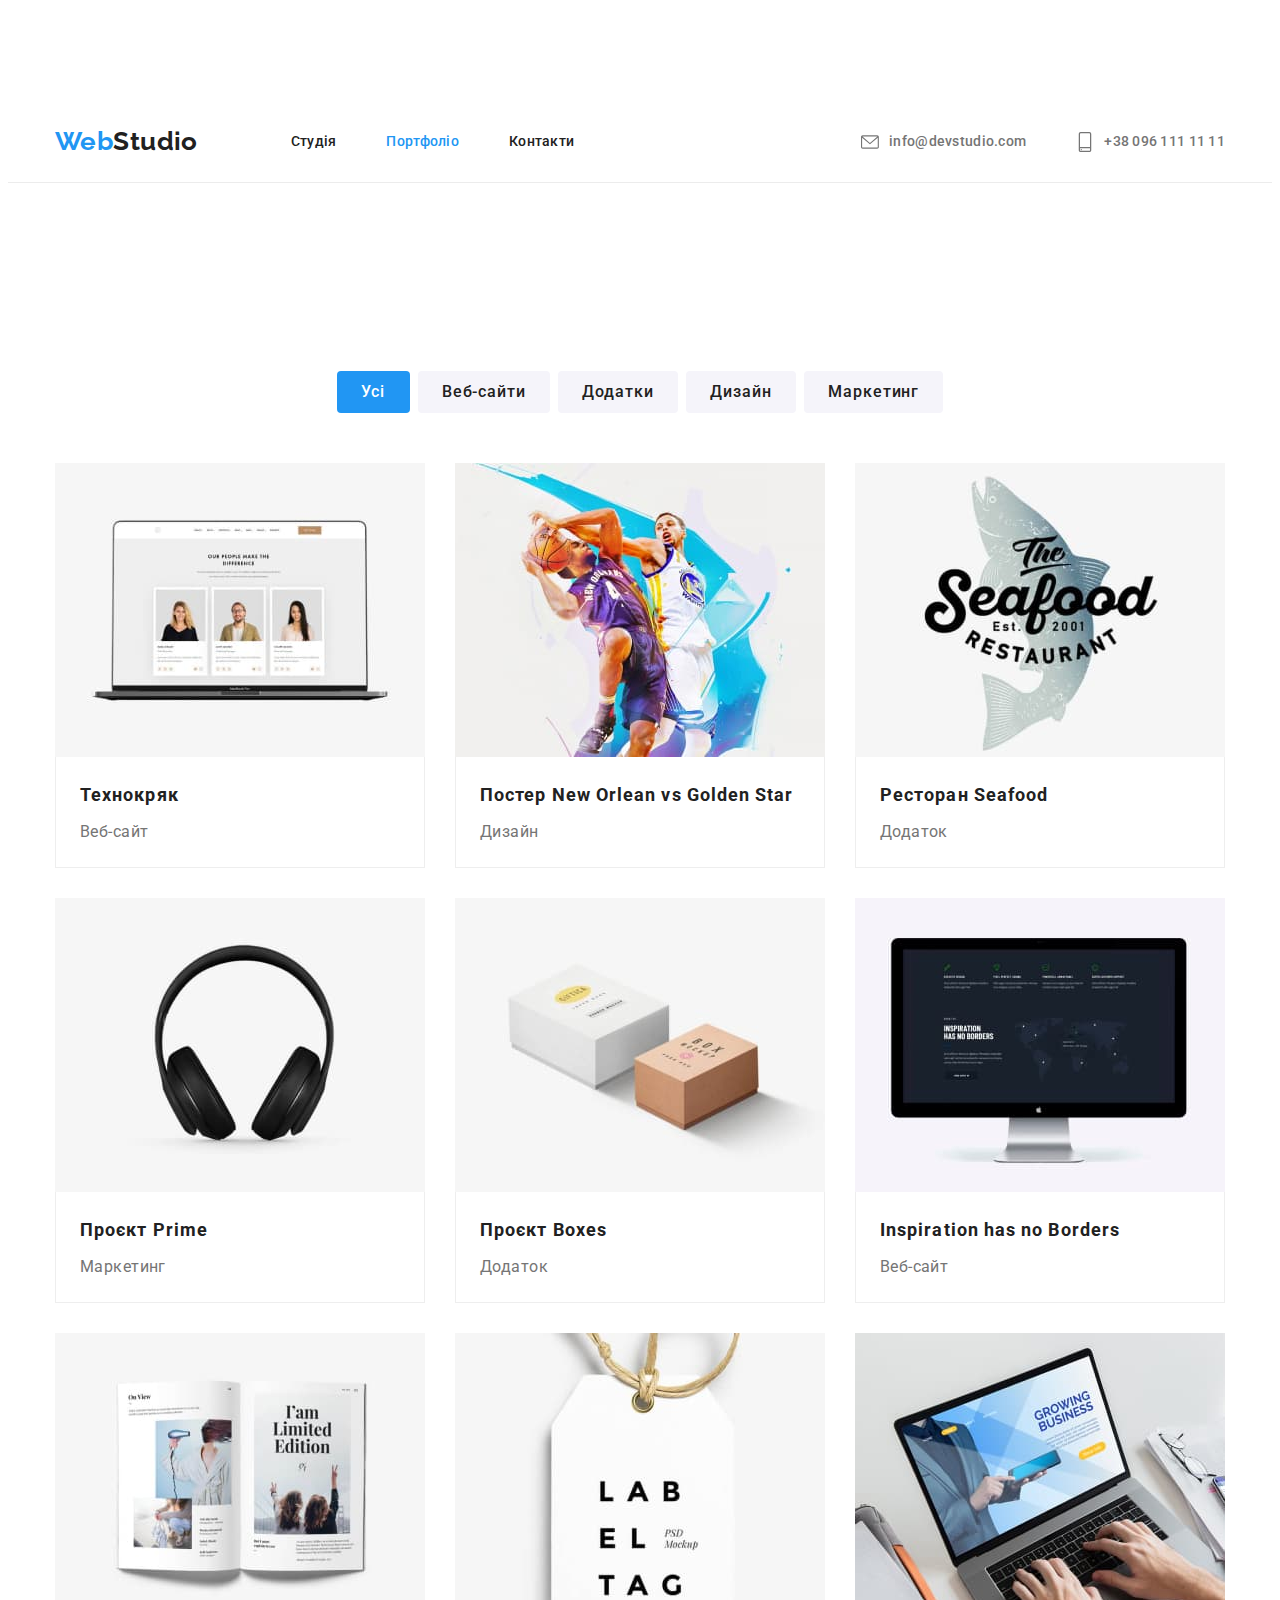
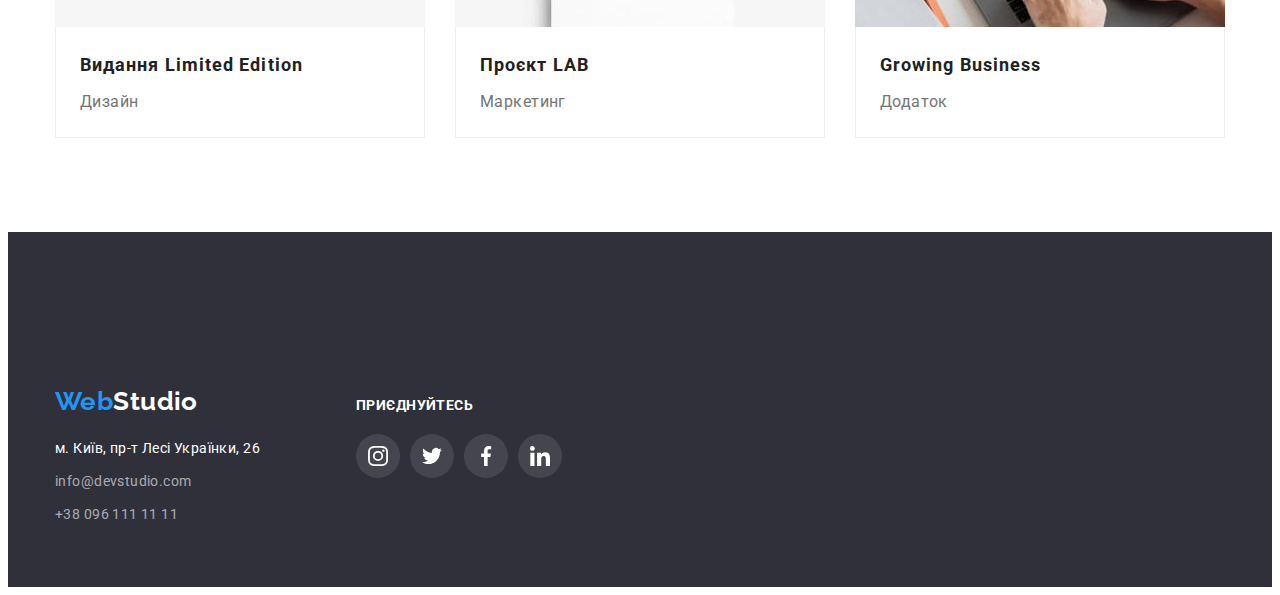
==== commit 406fb4c9: "update styles.css" ====
--- a/portfolio.html
+++ b/portfolio.html
@@ -63,7 +63,7 @@
         <div class="container">
           <ul class="filter list">
             <li class="item">
-              <button type="button" class="button secondary">Усі</button>
+              <button type="button" class="button primary">Усі</button>
             </li>
             <li class="item">
               <button type="button" class="button secondary">Веб-сайти</button>
--- a/css/styles.css
+++ b/css/styles.css
@@ -92,7 +92,7 @@
 
 /*Header*/
 .page-header {
- border-bottom: 1px solid #ececec;
+  border-bottom: 1px solid #ececec;
 }
 
 .header-nav {
@@ -150,7 +150,7 @@
   align-items: center;
 }
 
-.auth-nav .item + .item {
+.auth-nav .item+.item {
   margin-left: 50px;
 }
 
@@ -164,18 +164,14 @@
   align-items: center;
 }
 
-.mail:hover,
-.mail:focus {
-  color: var(--accent-color);
-}
-
-.mail:hover svg,
-.mail:focus svg {
-  fill: var(--accent-color);
-}
-
-.mail {
-  display: flex;
+.auth-nav .tel {
+  display: flex;
+  height: 16px;
+  color: var(--secondary-text-color);
+  font-weight: 500;
+  line-height: 1.14;
+  letter-spacing: 0.02em;
+  align-items: center;
 }
 
 .mail-svg {
@@ -186,26 +182,6 @@
   padding: 0;
 }
 
-.mail:hover svg,
-.mail:focus svg {
-  fill: var(--accent-color);
-}
-
-.mail {
-  display: inline-flex;
-  margin-right: 10px;
-}
-
-.auth-nav .tel {
-  display: flex;
-  height: 16px;
-  color: var(--secondary-text-color);
-  font-weight: 500;
-  line-height: 1.14;
-  letter-spacing: 0.02em;
-  align-items: center;
-}
-
 .tel-svg {
   margin-right: 10px;
   width: 18px;
@@ -214,6 +190,16 @@
   fill: var(--secondary-text-color);
 }
 
+.mail:hover,
+.mail:focus {
+  color: var(--accent-color);
+}
+
+.mail:hover svg,
+.mail:focus svg {
+  fill: var(--accent-color);
+}
+
 .tel:hover,
 .tel:focus {
   color: var(--accent-color);
@@ -222,6 +208,22 @@
 .tel:hover svg,
 .tel:focus svg {
   fill: var(--accent-color);
+}
+
+.mail-svg {
+  fill: var(--secondary-text-color);
+  margin-right: 10px;
+  width: 18px;
+  height: 20px;
+  padding: 0;
+}
+
+.tel-svg {
+  margin-right: 10px;
+  width: 18px;
+  height: 20px;
+  padding: 0;
+  fill: var(--secondary-text-color);
 }
 
 /*Hero*/
@@ -244,27 +246,15 @@
   margin-left: auto;
   margin-right: auto;
   width: 696px;
-
   color: var(--text-color);
   font-weight: 900;
   font-size: 44px;
   line-height: 1.36;
-  /*text-align: center;*/
   text-transform: uppercase;
   letter-spacing: 0.06em;
 }
 
-.general {
-  padding-top: 94px;
-  padding-bottom: 94px;
-}
-
 /*Specifics*/
-.specifics {
-  padding-top: 94px;
-  padding-bottom: 94px;
-}
-
 .feature {
   display: flex;
   justify-content: center;
@@ -327,7 +317,7 @@
 
 /*What do we do*/
 .main-box {
-  margin-bottom: 94px;
+  /* margin-bottom: 94px; */
   padding-top: 0;
 }
 
@@ -353,8 +343,6 @@
 
 /*Our team*/
 .team {
-  margin-top: 0;
-  margin-bottom: 0;
   background-color: var(--background-color);
 }
 
@@ -373,7 +361,6 @@
 .team-title {
   margin-top: 0;
   margin-bottom: 50px;
-
   color: var(--primary-text-color);
   font-weight: 700;
   font-size: 36px;
@@ -382,9 +369,6 @@
 }
 
 .team-card .title {
-  margin-top: 30px;
-  margin-bottom: 0px;
-
   color: var(--primary-text-color);
   font-weight: 500;
   font-size: 16px;
@@ -403,14 +387,15 @@
   text-align: center;
 }
 
+.teamcard-social {
+  padding-top: 30px;
+  padding-bottom: 30px;
+}
+
 .team-social {
   display: flex;
-  height: 44px;
-  width: 206px;
-  justify-content: space-between;
-  margin-bottom: 20px;
-  margin-left: auto;
-  margin-right: auto;
+  justify-content: center;
+  gap: 10px;
 }
 
 /*Buttons*/
@@ -514,7 +499,6 @@
 
 .project .link:hover,
 .project .link:focus {
-  border: 1px solid #eeeeee;
   box-shadow: 0px 1px 1px rgba(0, 0, 0, 0.12), 0px 4px 4px rgba(0, 0, 0, 0.06),
     1px 4px 6px rgba(0, 0, 0, 0.16);
 }
@@ -548,7 +532,7 @@
 
 /*Client*/
 .client {
-  padding-top: 94px;
+  padding-bottom: 94px;
 }
 
 .client-title {
@@ -697,6 +681,7 @@
 
 /*Розмітка сторінки*/
 .container {
+  padding-top: 94px;
   margin-left: auto;
   margin-right: auto;
   padding-left: 15px;
@@ -713,4 +698,4 @@
 
 .container-footer:last-child {
   margin-right: 0px;
-}
+}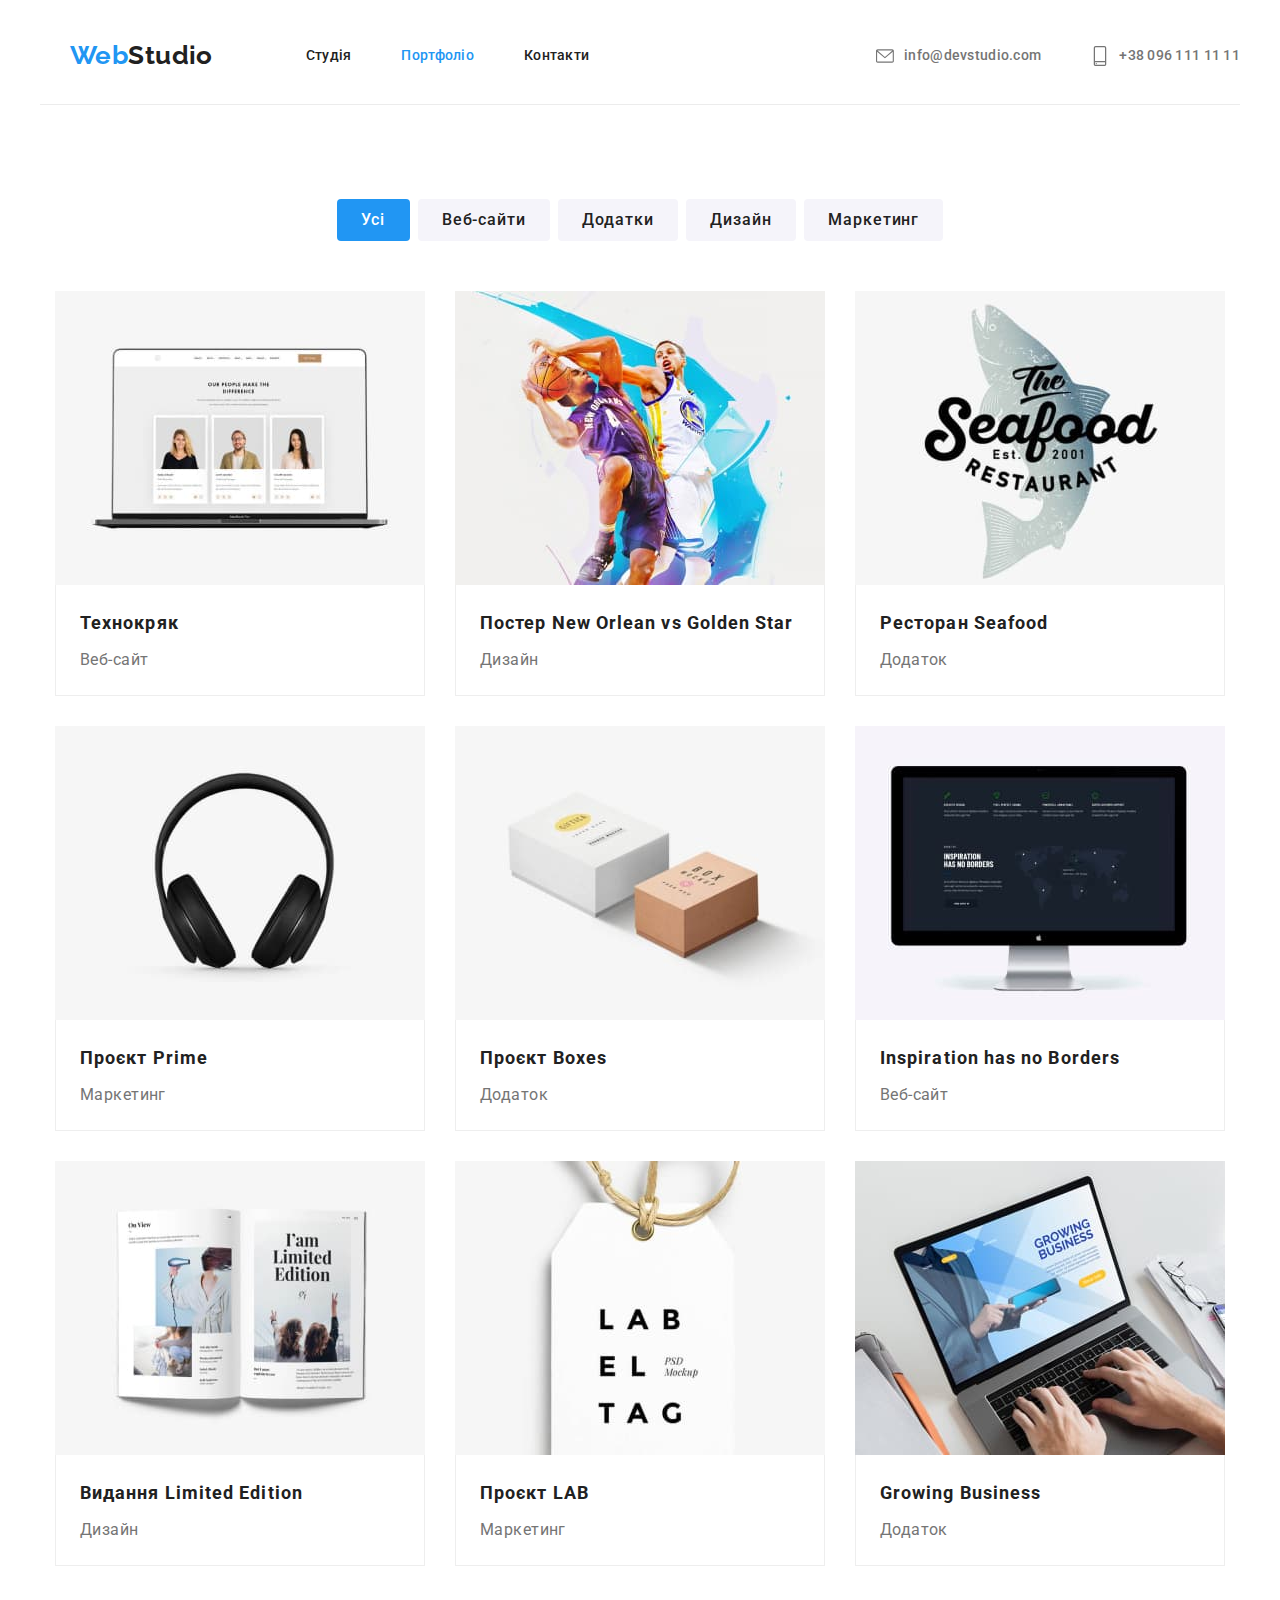
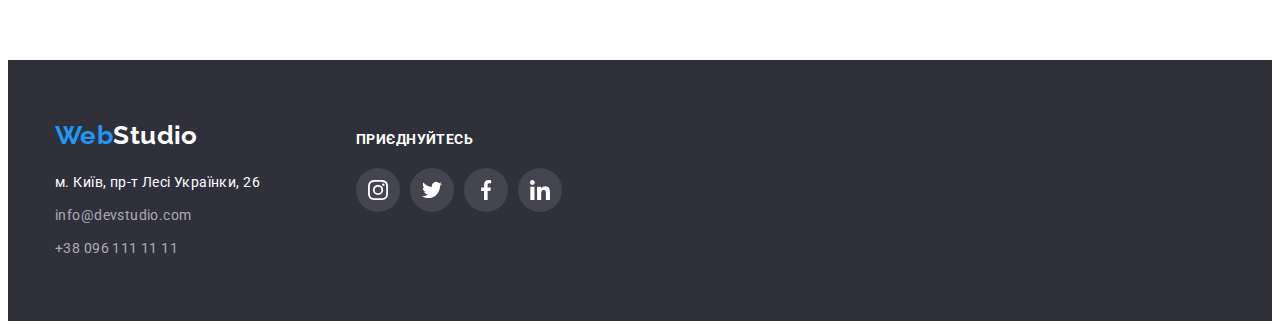
==== commit 5e0c2b1e: "Update index.html portfolio.html styles.css" ====
--- a/portfolio.html
+++ b/portfolio.html
@@ -21,7 +21,7 @@
   <body>
     <!--Header-->
     <header class="page-header">
-      <div class="container header-nav">
+      <div class="container-hf header-nav">
         <nav class="main-nav">
           <a href="/" class="logotype">Web<span class="accent">Studio</span></a>
           <ul class="site-nav list">
@@ -223,7 +223,7 @@
     <!--Footer-->
     <!--Contact Section-->
     <footer class="footer">
-      <div class="container">
+      <div class="container-hf">
         <div class="container-footer">
           <div class="footer-adres">
             <a href="/" class="logotype">Web<span class="studio">Studio</span></a>
--- a/css/styles.css
+++ b/css/styles.css
@@ -93,6 +93,11 @@
 /*Header*/
 .page-header {
   border-bottom: 1px solid #ececec;
+  margin-left: auto;
+  margin-right: auto;
+  padding-left: 15px;
+  padding-right: 15px;
+  width: 1200px;
 }
 
 .header-nav {
@@ -150,7 +155,7 @@
   align-items: center;
 }
 
-.auth-nav .item+.item {
+.auth-nav .item + .item {
   margin-left: 50px;
 }
 
@@ -162,6 +167,8 @@
   line-height: 1.14;
   letter-spacing: 0.02em;
   align-items: center;
+  padding-top: 16px;
+  padding-bottom: 16px;
 }
 
 .auth-nav .tel {
@@ -172,6 +179,8 @@
   line-height: 1.14;
   letter-spacing: 0.02em;
   align-items: center;
+  padding-top: 16px;
+  padding-bottom: 16px;
 }
 
 .mail-svg {
@@ -477,7 +486,7 @@
 
 /*Portfolio*/
 .portfolio {
-  padding-top: 94px;
+  /* padding-top: 94px; */
   padding-bottom: 94px;
 }
 
@@ -494,7 +503,6 @@
 
 .project .link {
   display: block;
-  background: #ffffff;
 }
 
 .project .link:hover,
@@ -582,6 +590,7 @@
   padding-top: 60px;
   padding-bottom: 60px;
   background-color: var(--secondary-background-color);
+  
 }
 
 .contact {
@@ -689,6 +698,14 @@
   width: 1200px;
 }
 
+.container-hf {
+  margin-left: auto;
+  margin-right: auto;
+  padding-left: 15px;
+  padding-right: 15px;
+  width: 1200px;
+}
+
 .container-footer {
   display: flex;
   align-items: baseline;
@@ -698,4 +715,4 @@
 
 .container-footer:last-child {
   margin-right: 0px;
-}+}
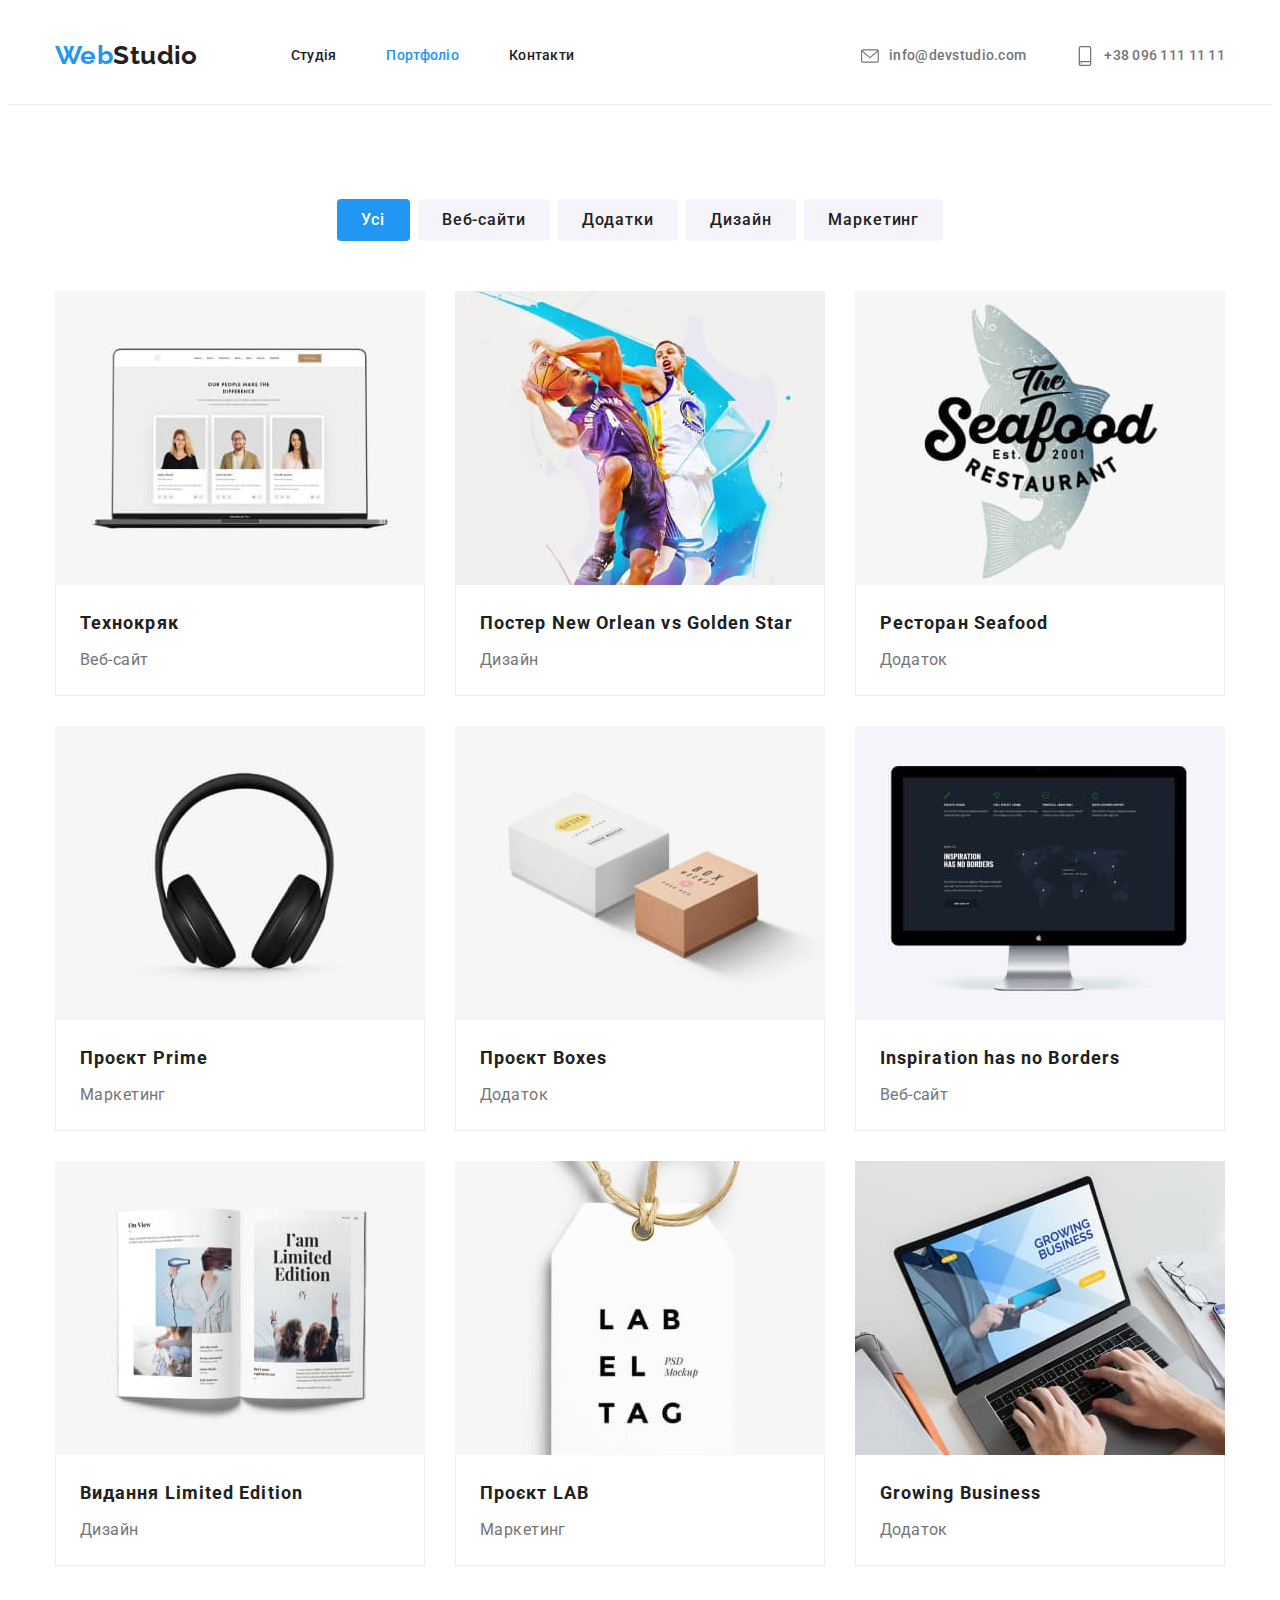
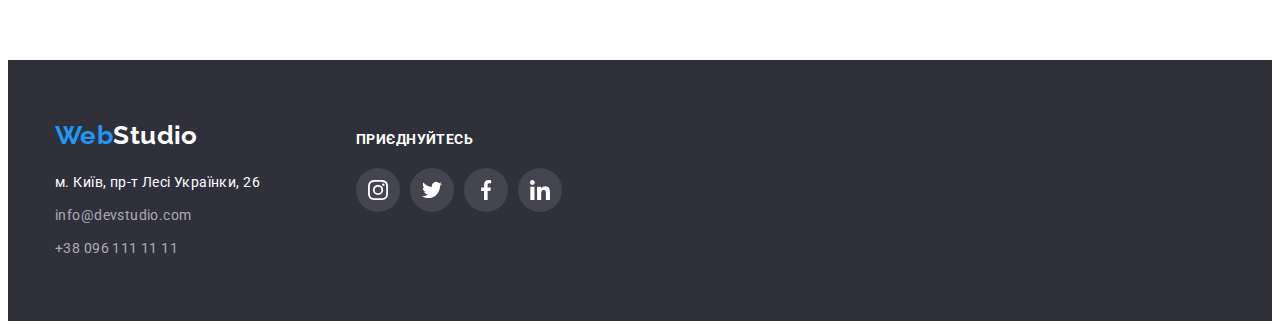
==== commit 7f868c5b: "Update index.html portfolio.html styles.css" ====
--- a/portfolio.html
+++ b/portfolio.html
@@ -21,7 +21,7 @@
   <body>
     <!--Header-->
     <header class="page-header">
-      <div class="container-hf header-nav">
+      <div class="container header-nav">
         <nav class="main-nav">
           <a href="/" class="logotype">Web<span class="accent">Studio</span></a>
           <ul class="site-nav list">
@@ -57,7 +57,7 @@
       </div>
     </header>
     <main>
-      <section class="portfolio">
+      <section class="section portfolio">
         <h1 hidden>Портфоліо</h1>
         <!--Buttons-->
         <div class="container">
@@ -223,7 +223,7 @@
     <!--Footer-->
     <!--Contact Section-->
     <footer class="footer">
-      <div class="container-hf">
+      <div class="container">
         <div class="container-footer">
           <div class="footer-adres">
             <a href="/" class="logotype">Web<span class="studio">Studio</span></a>
--- a/css/styles.css
+++ b/css/styles.css
@@ -64,40 +64,65 @@
   text-decoration: none;
 }
 
-/*Стиль logotype*/
-.logotype {
-  color: var(--accent-color);
-  font-family: Raleway, sans-serif;
-  font-weight: 700;
-  font-size: 26px;
-  line-height: 1.2;
-  /*margin-left: 215px;*/
-}
-
-.accent {
-  color: var(--primary-text-color);
-  font-family: Raleway, sans-serif;
-  font-weight: 700;
-  font-size: 26px;
-  line-height: 1.2;
-}
-
-.studio {
-  color: var(--text-color);
-  font-family: Raleway, sans-serif;
-  font-weight: 700;
-  font-size: 26px;
-  line-height: 1.2;
-}
-
-/*Header*/
-.page-header {
-  border-bottom: 1px solid #ececec;
+/*Розмітка сторінки*/
+.container {
   margin-left: auto;
   margin-right: auto;
   padding-left: 15px;
   padding-right: 15px;
   width: 1200px;
+}
+
+.section {
+  padding-top: 94px;
+  padding-bottom: 94px;
+}
+
+.container-footer {
+  display: flex;
+  align-items: baseline;
+  width: 507px;
+  justify-content: space-between;
+}
+
+.container-footer:last-child {
+  margin-right: 0px;
+}
+
+/*Стиль logotype*/
+.logotype {
+  color: var(--accent-color);
+  font-family: Raleway, sans-serif;
+  font-weight: 700;
+  font-size: 26px;
+  line-height: 1.2;
+  /*margin-left: 215px;*/
+}
+
+.accent {
+  color: var(--primary-text-color);
+  font-family: Raleway, sans-serif;
+  font-weight: 700;
+  font-size: 26px;
+  line-height: 1.2;
+}
+
+.studio {
+  color: var(--text-color);
+  font-family: Raleway, sans-serif;
+  font-weight: 700;
+  font-size: 26px;
+  line-height: 1.2;
+}
+
+/*Header*/
+.page-header {
+  border-bottom: 1px solid #ececec;
+  /* margin-left: auto;
+  margin-right: auto;
+  padding-left: 15px;
+  padding-right: 15px;
+  width: 1200px; */
 }
 
 .header-nav {
@@ -326,9 +351,8 @@
 
 /*What do we do*/
 .main-box {
-  /* margin-bottom: 94px; */
   padding-top: 0;
-}
+ }
 
 .box-list {
   display: flex;
@@ -688,31 +712,3 @@
   fill: var(--primary-background-color);
 }
 
-/*Розмітка сторінки*/
-.container {
-  padding-top: 94px;
-  margin-left: auto;
-  margin-right: auto;
-  padding-left: 15px;
-  padding-right: 15px;
-  width: 1200px;
-}
-
-.container-hf {
-  margin-left: auto;
-  margin-right: auto;
-  padding-left: 15px;
-  padding-right: 15px;
-  width: 1200px;
-}
-
-.container-footer {
-  display: flex;
-  align-items: baseline;
-  width: 507px;
-  justify-content: space-between;
-}
-
-.container-footer:last-child {
-  margin-right: 0px;
-}
